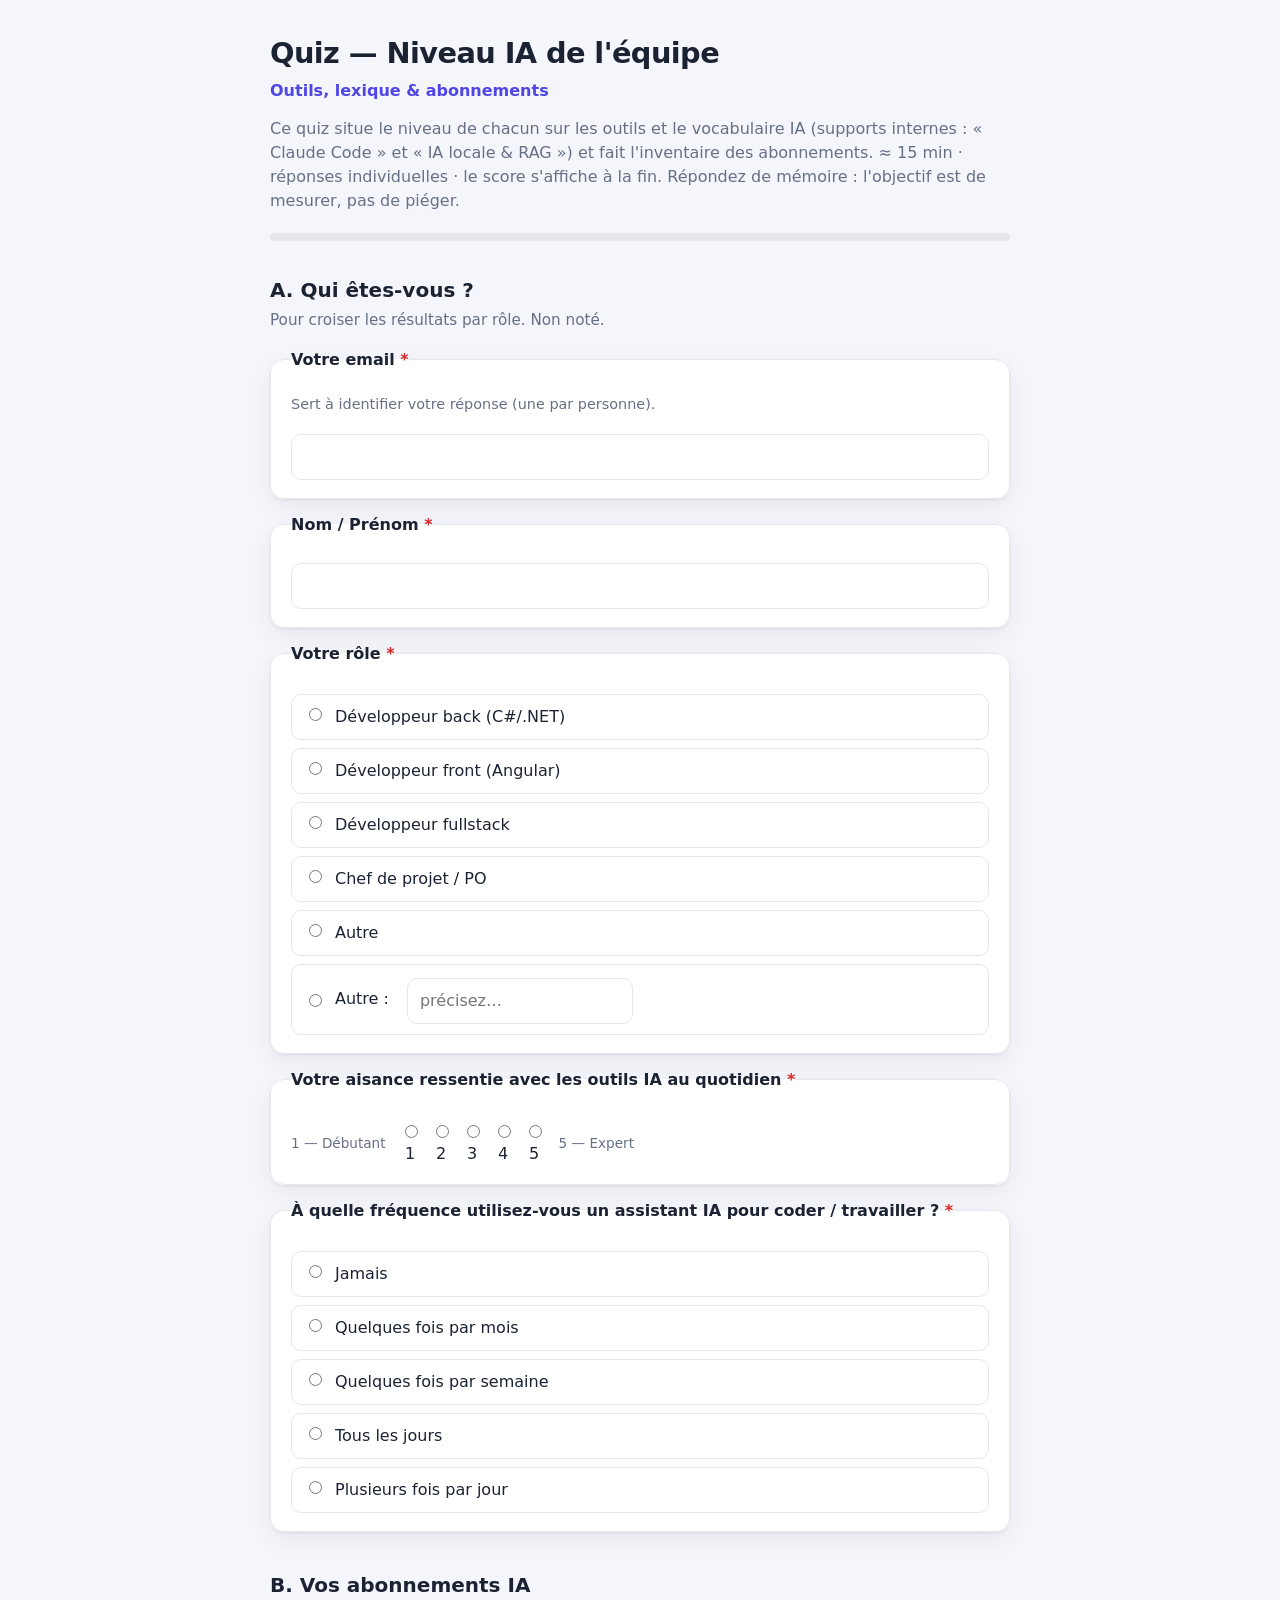
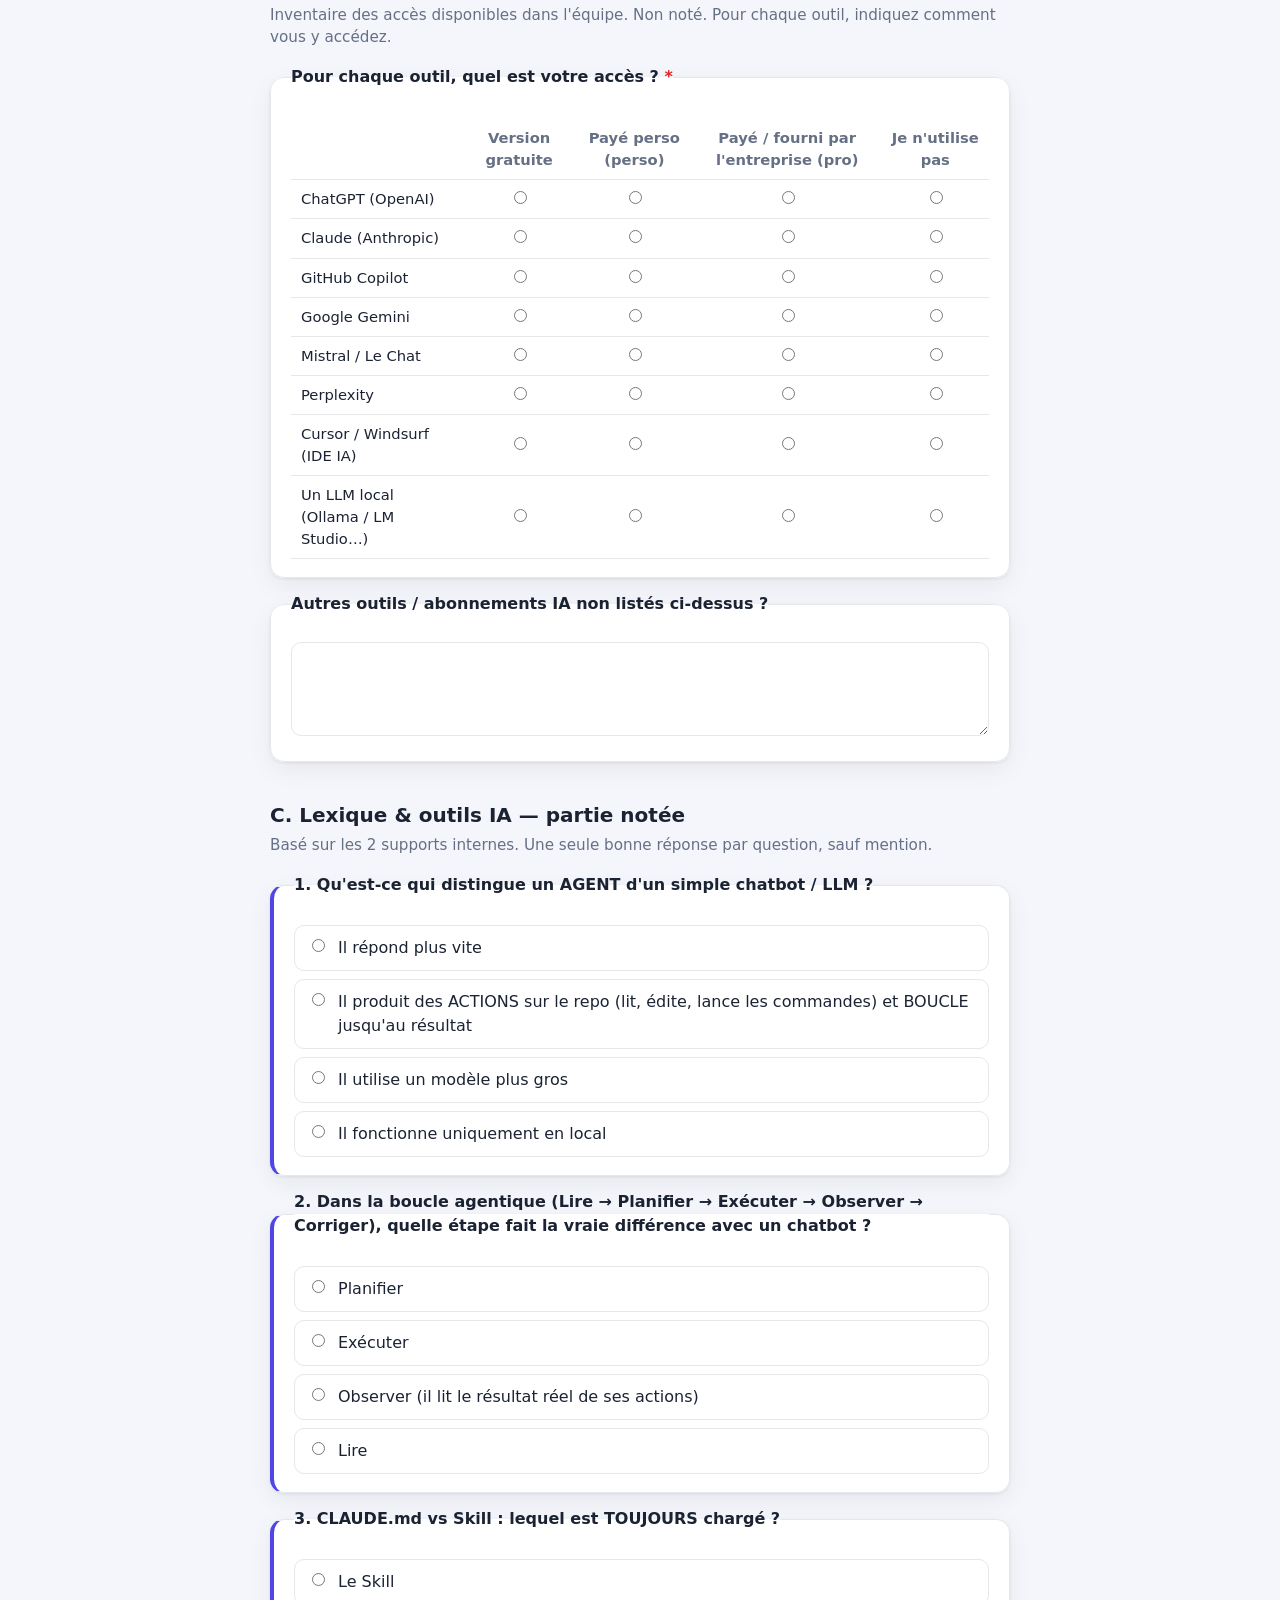
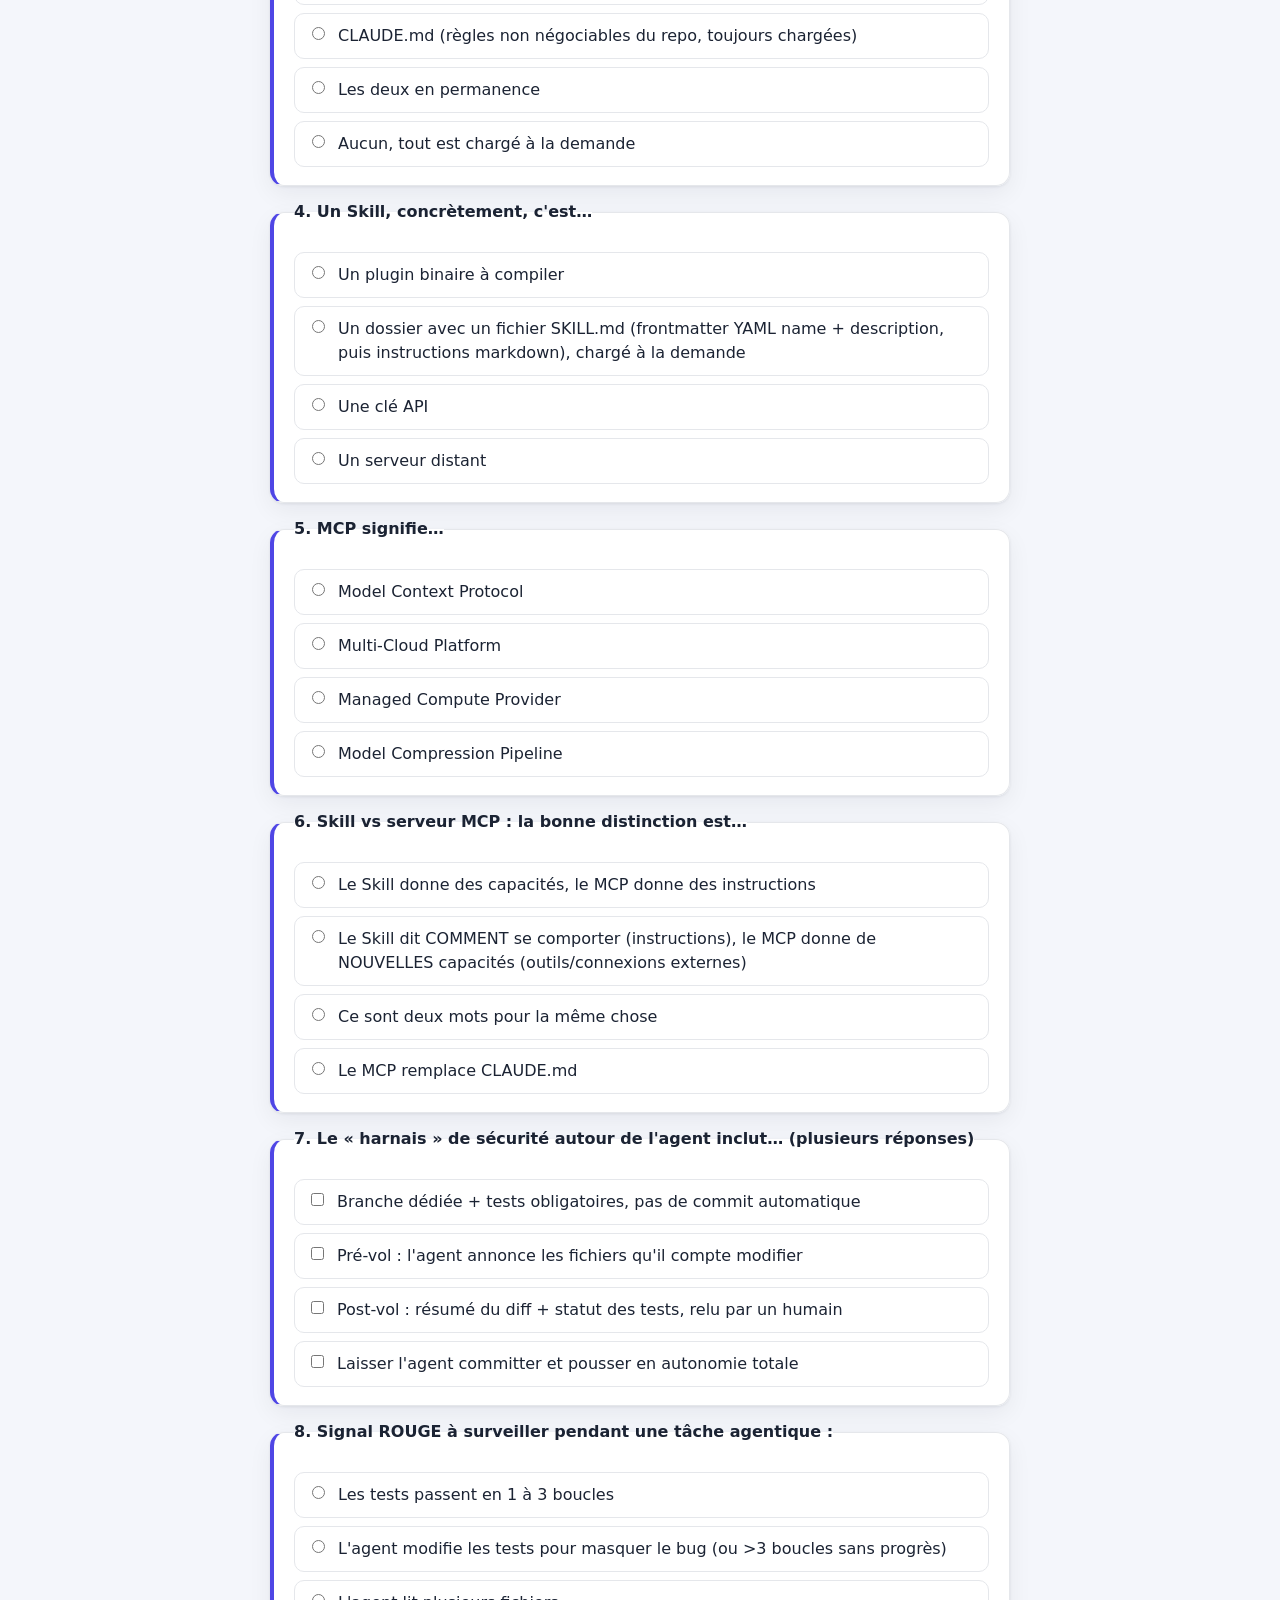
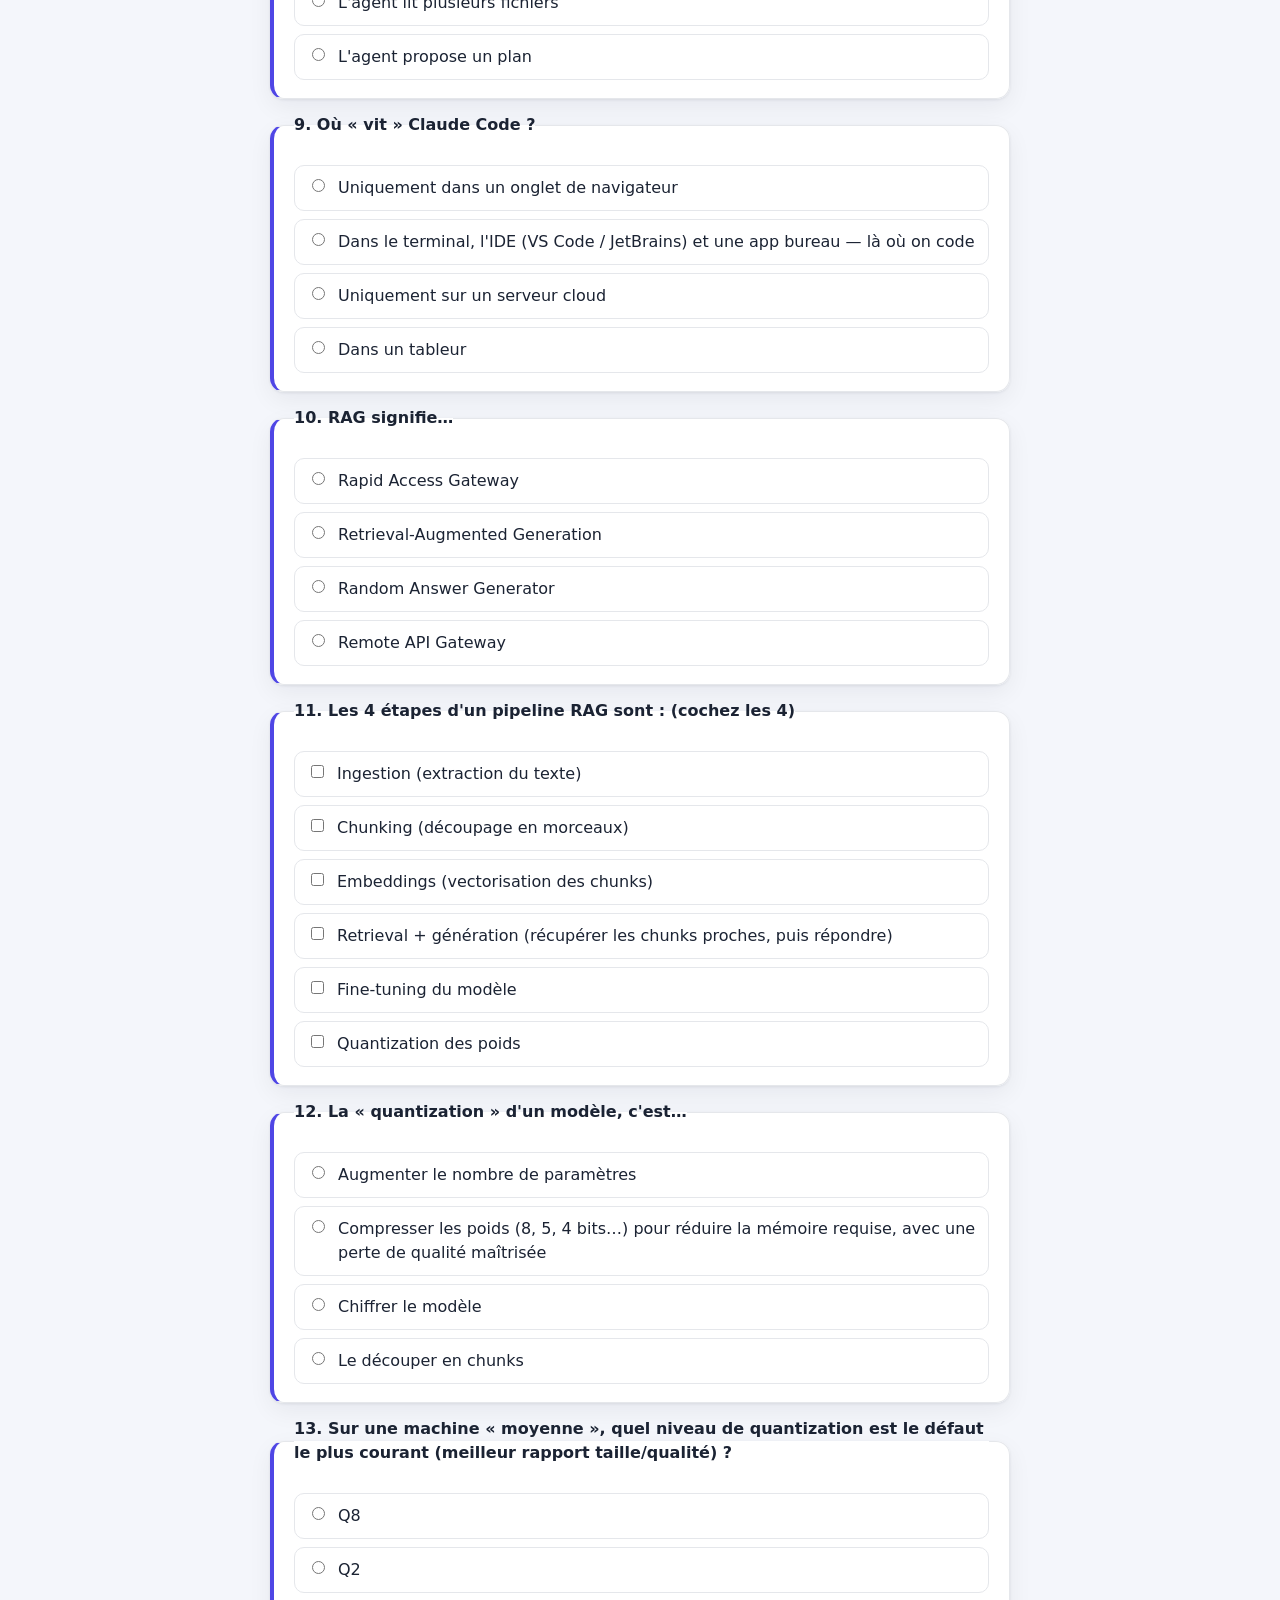
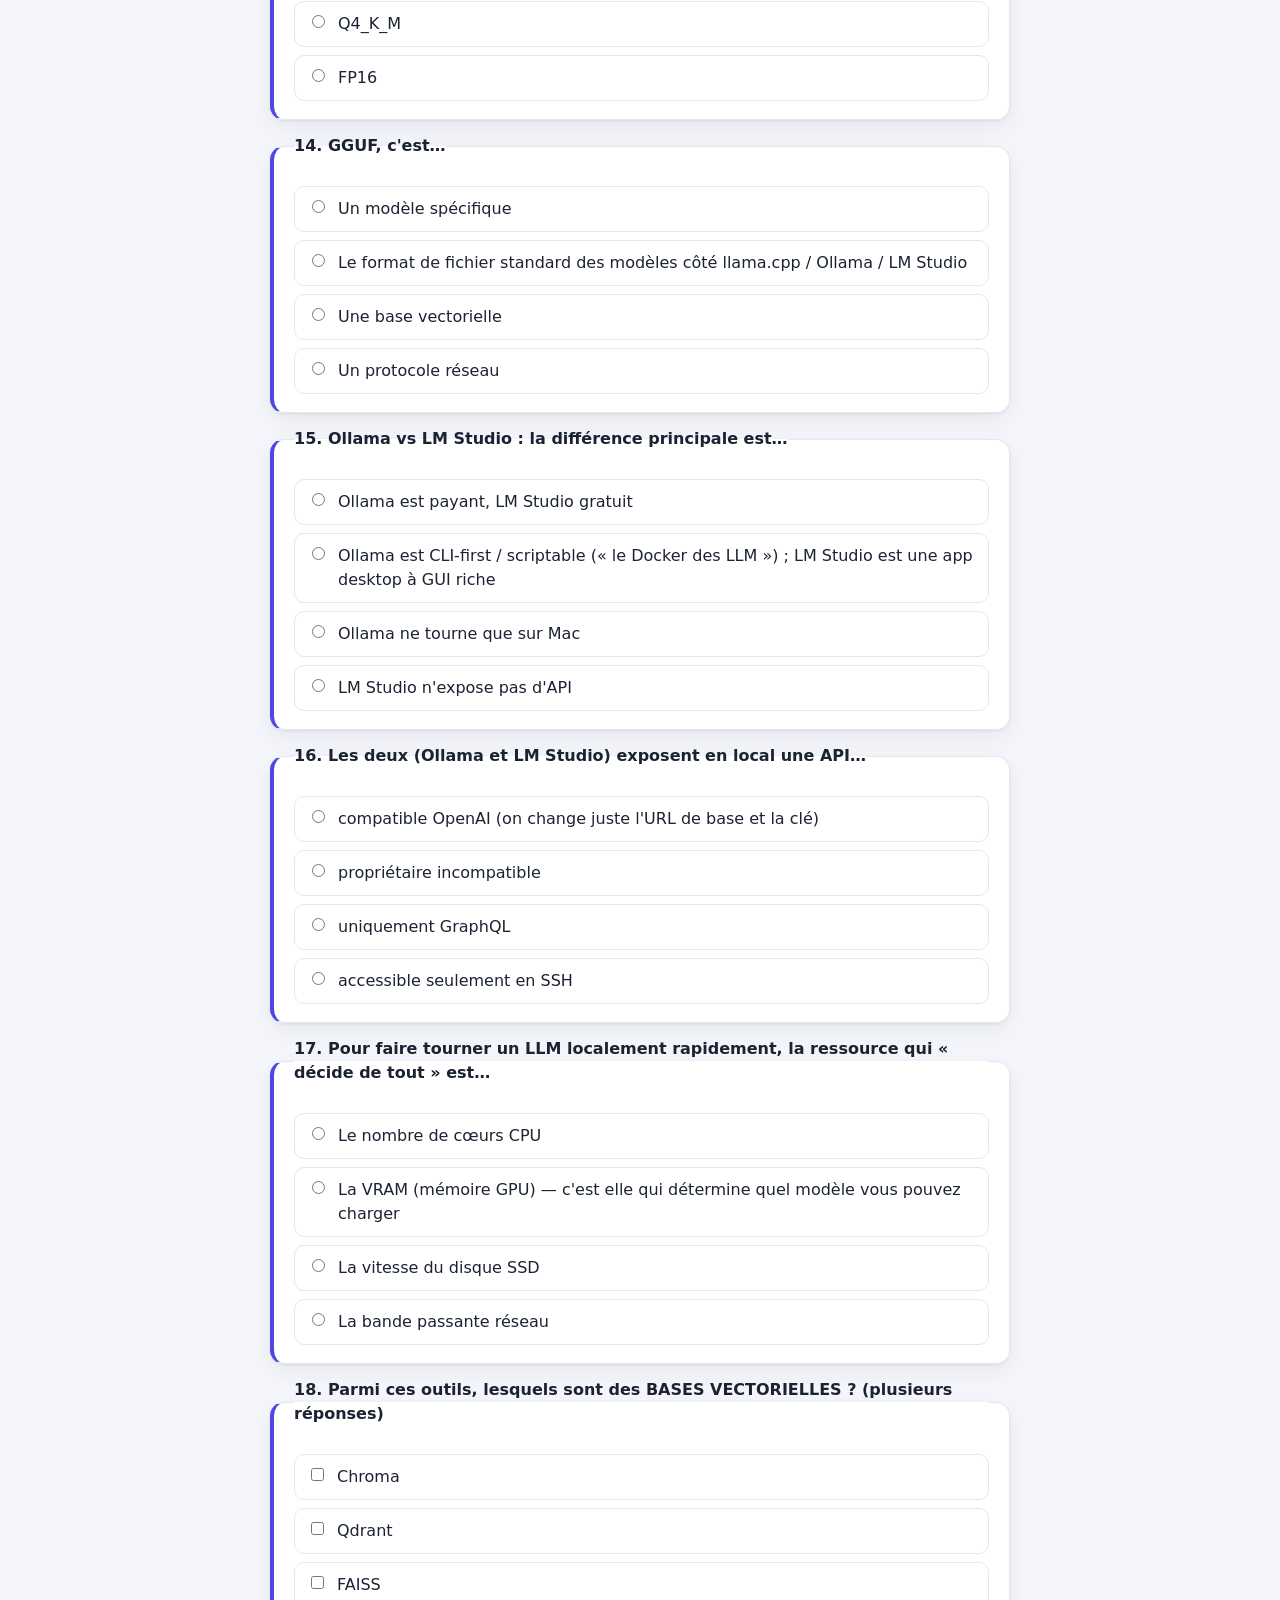
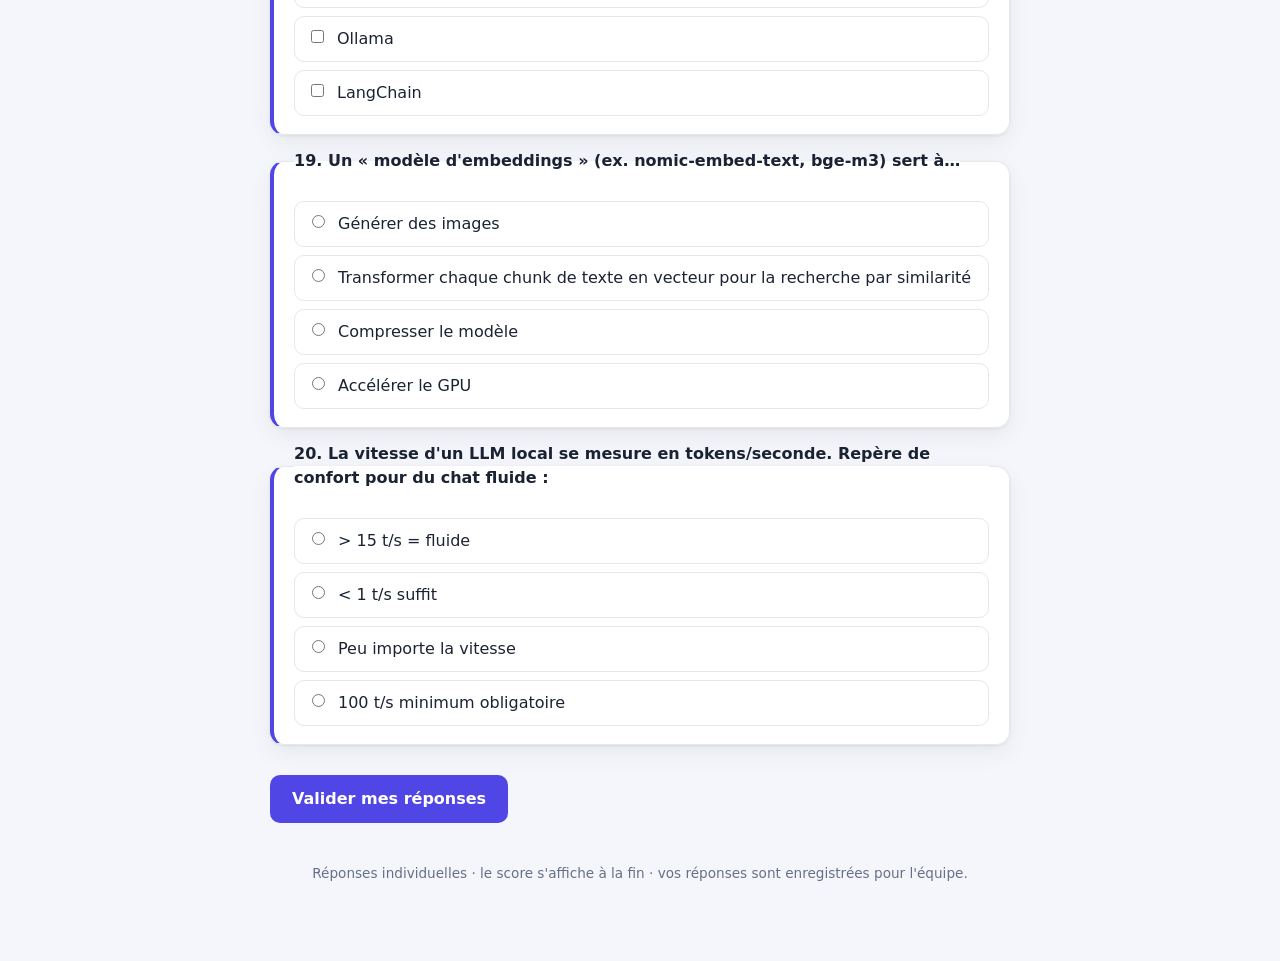
==== index.html @ 0f37ae39 "Site web du quiz « Niveau IA de l'équipe » Version HTML/CSS/JS pur du quiz (remplace le générateur G" ====
<!DOCTYPE html>
<html lang="fr">
<head>
  <meta charset="UTF-8" />
  <meta name="viewport" content="width=device-width, initial-scale=1.0" />
  <title>Quiz — Niveau IA de l'équipe</title>
  <link rel="stylesheet" href="css/styles.css" />
</head>
<body>
  <main class="wrap">
    <header class="hero">
      <h1 id="quiz-titre">Quiz — Niveau IA de l'équipe</h1>
      <p id="quiz-sous-titre" class="sous-titre"></p>
      <p id="quiz-intro" class="intro"></p>
    </header>

    <!-- Barre de progression -->
    <div class="progress" aria-hidden="true"><div class="progress-bar" id="progressBar"></div></div>

    <!-- Le formulaire est généré par js/app.js -->
    <form id="quizForm" novalidate>
      <div id="questions"></div>

      <div id="erreurGlobale" class="erreur-globale" role="alert" hidden></div>

      <div class="actions">
        <button type="submit" id="submitBtn" class="btn-primary">Valider mes réponses</button>
        <span id="submitState" class="submit-state" aria-live="polite"></span>
      </div>
    </form>

    <!-- Écran de résultats (masqué au départ) -->
    <section id="resultats" class="resultats" hidden aria-live="polite">
      <div class="score-card">
        <div class="score-num"><span id="scoreVal">0</span><span class="score-den">/ 20</span></div>
        <div class="score-pct" id="scorePct">0 %</div>
        <p class="score-msg" id="scoreMsg"></p>
      </div>
      <p id="confirmation" class="confirmation"></p>
      <h2>Correction détaillée</h2>
      <div id="correction" class="correction"></div>
      <button type="button" id="restartBtn" class="btn-secondary">Refaire le quiz</button>
    </section>

    <footer class="footer">
      <p>Réponses individuelles · le score s'affiche à la fin · vos réponses sont enregistrées pour l'équipe.</p>
    </footer>
  </main>

  <script src="js/quiz-data.js"></script>
  <script src="js/config.js"></script>
  <script src="js/app.js"></script>
</body>
</html>
---- css/styles.css ----
:root {
  --bg: #f4f6fb;
  --card: #ffffff;
  --ink: #1b2333;
  --muted: #667085;
  --brand: #4f46e5;
  --brand-d: #4338ca;
  --ok: #16a34a;
  --ok-bg: #ecfdf3;
  --ko: #dc2626;
  --ko-bg: #fef2f2;
  --line: #e5e7eb;
  --radius: 14px;
  --shadow: 0 1px 3px rgba(16, 24, 40, .08), 0 8px 24px rgba(16, 24, 40, .06);
}

* { box-sizing: border-box; }

body {
  margin: 0;
  font-family: system-ui, -apple-system, "Segoe UI", Roboto, Helvetica, Arial, sans-serif;
  color: var(--ink);
  background: var(--bg);
  line-height: 1.5;
}

.wrap {
  max-width: 780px;
  margin: 0 auto;
  padding: 32px 20px 64px;
}

/* --- En-tête --- */
.hero { margin-bottom: 20px; }
.hero h1 { font-size: 1.8rem; margin: 0 0 4px; letter-spacing: -.02em; }
.sous-titre { color: var(--brand); font-weight: 600; margin: 0 0 14px; }
.intro { color: var(--muted); margin: 0; }

/* --- Progression --- */
.progress {
  position: sticky; top: 0; z-index: 5;
  height: 8px; background: var(--line);
  border-radius: 999px; overflow: hidden; margin: 18px 0 26px;
}
.progress-bar { height: 100%; width: 0; background: var(--brand); transition: width .25s ease; }

/* --- Blocs & questions --- */
.bloc { margin-bottom: 30px; }
.bloc-titre { font-size: 1.25rem; margin: 0 0 4px; padding-top: 8px; }
.bloc-aide { color: var(--muted); margin: 0 0 16px; font-size: .95rem; }

.q {
  background: var(--card);
  border: 1px solid var(--line);
  border-radius: var(--radius);
  box-shadow: var(--shadow);
  padding: 18px 20px;
  margin: 0 0 14px;
}
.q-note { border-left: 4px solid var(--brand); }
.q-invalide { border-color: var(--ko); box-shadow: 0 0 0 3px rgba(220, 38, 38, .12); }
.q-titre { font-weight: 600; padding: 0; }
.q-aide { color: var(--muted); font-size: .9rem; margin: 4px 0 10px; }
.req { color: var(--ko); }
.q-erreur { color: var(--ko); font-size: .88rem; margin: 8px 0 0; }

/* --- Champs texte --- */
.in {
  width: 100%; padding: 10px 12px; font: inherit;
  border: 1px solid var(--line); border-radius: 10px; background: #fff;
  margin-top: 8px;
}
.in:focus { outline: none; border-color: var(--brand); box-shadow: 0 0 0 3px rgba(79, 70, 229, .15); }
.in-autre { width: auto; flex: 1; margin: 0 0 0 8px; }

/* --- Choix (radio / checkbox) --- */
.choices { display: flex; flex-direction: column; gap: 8px; margin-top: 10px; }
.choice {
  display: flex; align-items: flex-start; gap: 10px;
  padding: 10px 12px; border: 1px solid var(--line); border-radius: 10px;
  cursor: pointer; transition: border-color .12s, background .12s;
}
.choice:hover { border-color: #c7cbff; background: #fafaff; }
.choice input { margin-top: 3px; accent-color: var(--brand); flex: none; }
.choice:has(input:checked) { border-color: var(--brand); background: #f5f5ff; }
.choice-autre { align-items: center; }

/* --- Échelle --- */
.scale { display: flex; align-items: center; gap: 14px; margin-top: 12px; flex-wrap: wrap; }
.scale-lbl { color: var(--muted); font-size: .85rem; }
.scale-opts { display: flex; gap: 10px; }
.scale-opt { display: flex; flex-direction: column; align-items: center; gap: 4px; cursor: pointer; }
.scale-opt input { accent-color: var(--brand); }

/* --- Grille (tableau) --- */
.grid-wrap { overflow-x: auto; margin-top: 12px; }
.grid { border-collapse: collapse; width: 100%; min-width: 520px; font-size: .92rem; }
.grid th, .grid td { padding: 8px 10px; text-align: center; border-bottom: 1px solid var(--line); }
.grid thead th { color: var(--muted); font-weight: 600; vertical-align: bottom; }
.grid th[scope="row"] { text-align: left; font-weight: 500; }
.grid td input { accent-color: var(--brand); }
.grid tbody tr:hover { background: #fafaff; }

/* --- Actions --- */
.actions { display: flex; align-items: center; gap: 14px; margin-top: 24px; }
.btn-primary, .btn-secondary {
  font: inherit; font-weight: 600; cursor: pointer;
  padding: 12px 22px; border-radius: 10px; border: none;
}
.btn-primary { background: var(--brand); color: #fff; }
.btn-primary:hover { background: var(--brand-d); }
.btn-primary:disabled { opacity: .6; cursor: default; }
.btn-secondary { background: #fff; color: var(--brand); border: 1px solid var(--brand); margin-top: 22px; }
.btn-secondary:hover { background: #f5f5ff; }
.submit-state { color: var(--muted); font-size: .9rem; }

.erreur-globale {
  margin-top: 18px; padding: 12px 14px; border-radius: 10px;
  background: var(--ko-bg); color: var(--ko); border: 1px solid #fecaca;
}

/* --- Résultats --- */
.resultats { margin-top: 10px; }
.score-card {
  background: var(--card); border: 1px solid var(--line); border-radius: var(--radius);
  box-shadow: var(--shadow); padding: 26px; text-align: center; margin-bottom: 20px;
}
.score-num { font-size: 3rem; font-weight: 800; color: var(--brand); line-height: 1; }
.score-den { font-size: 1.3rem; color: var(--muted); font-weight: 600; margin-left: 6px; }
.score-pct { font-size: 1.1rem; color: var(--muted); margin-top: 6px; }
.score-msg { margin: 12px 0 0; font-weight: 600; }
.confirmation { color: var(--muted); margin: 0 0 24px; }

.correction { display: flex; flex-direction: column; gap: 10px; margin-bottom: 24px; }
.corr-item { border: 1px solid var(--line); border-radius: 12px; padding: 14px 16px; }
.corr-ok { background: var(--ok-bg); border-color: #bbf7d0; }
.corr-ko { background: var(--ko-bg); border-color: #fecaca; }
.corr-head { font-weight: 600; margin-bottom: 6px; }
.corr-body { font-size: .92rem; color: #374151; display: flex; flex-direction: column; gap: 3px; }
.corr-lbl { color: var(--muted); font-weight: 600; }
.corr-fb { margin-top: 4px; font-style: italic; color: #475467; }

.footer { margin-top: 40px; color: var(--muted); font-size: .85rem; text-align: center; }

@media (max-width: 520px) {
  .hero h1 { font-size: 1.45rem; }
  .actions { flex-direction: column; align-items: stretch; }
  .btn-primary { width: 100%; }
}
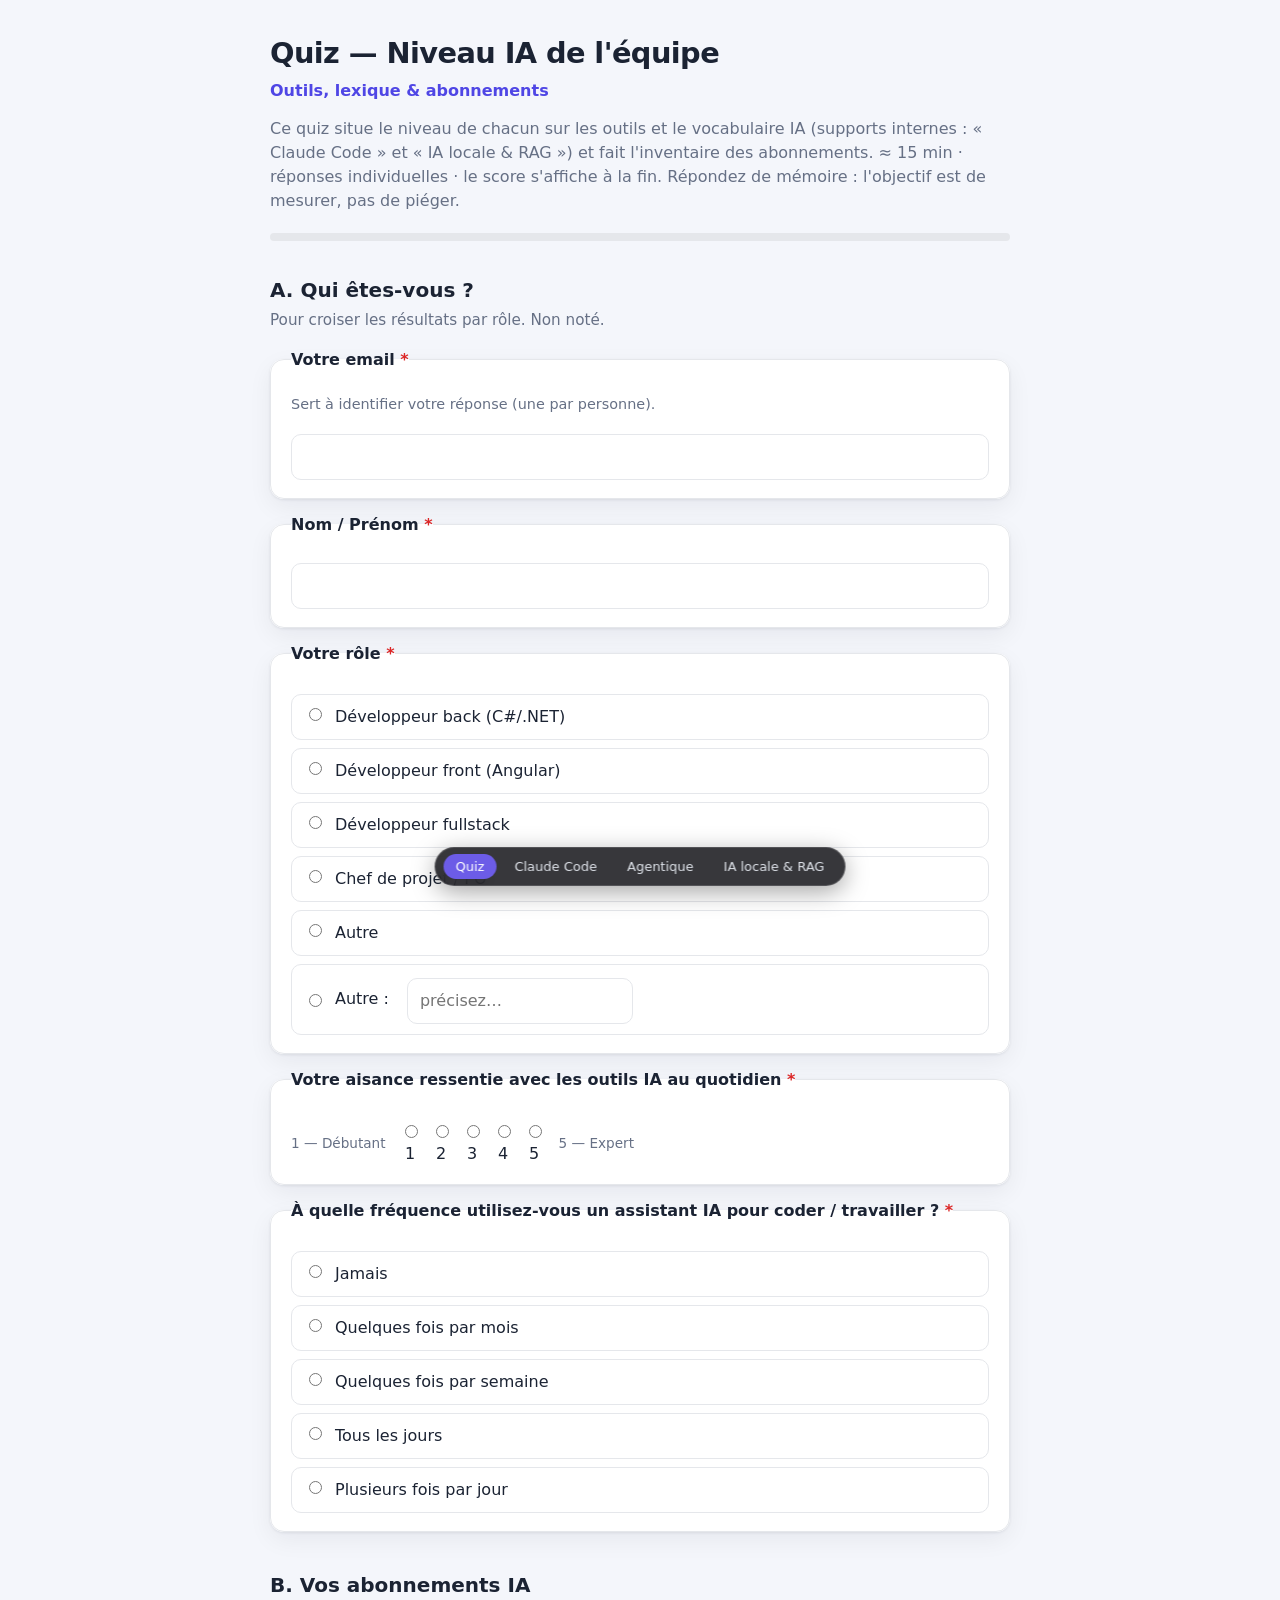
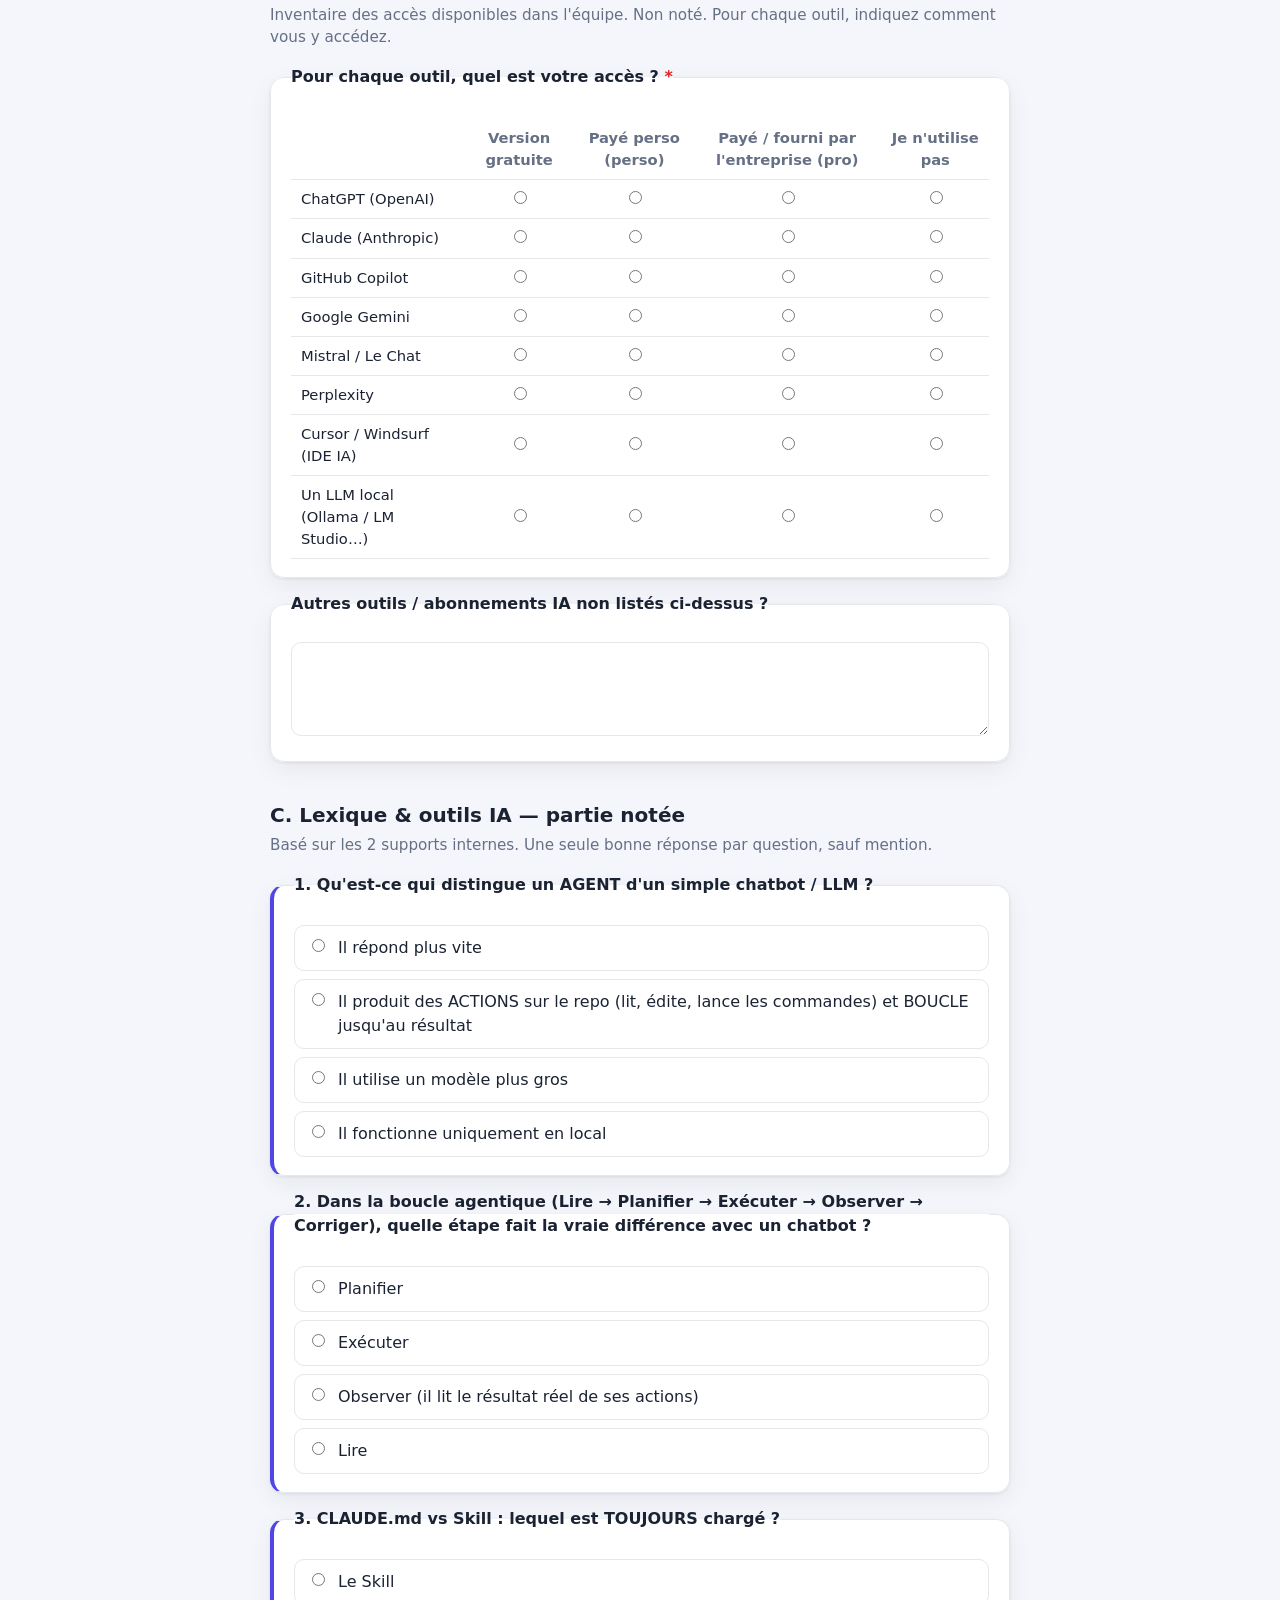
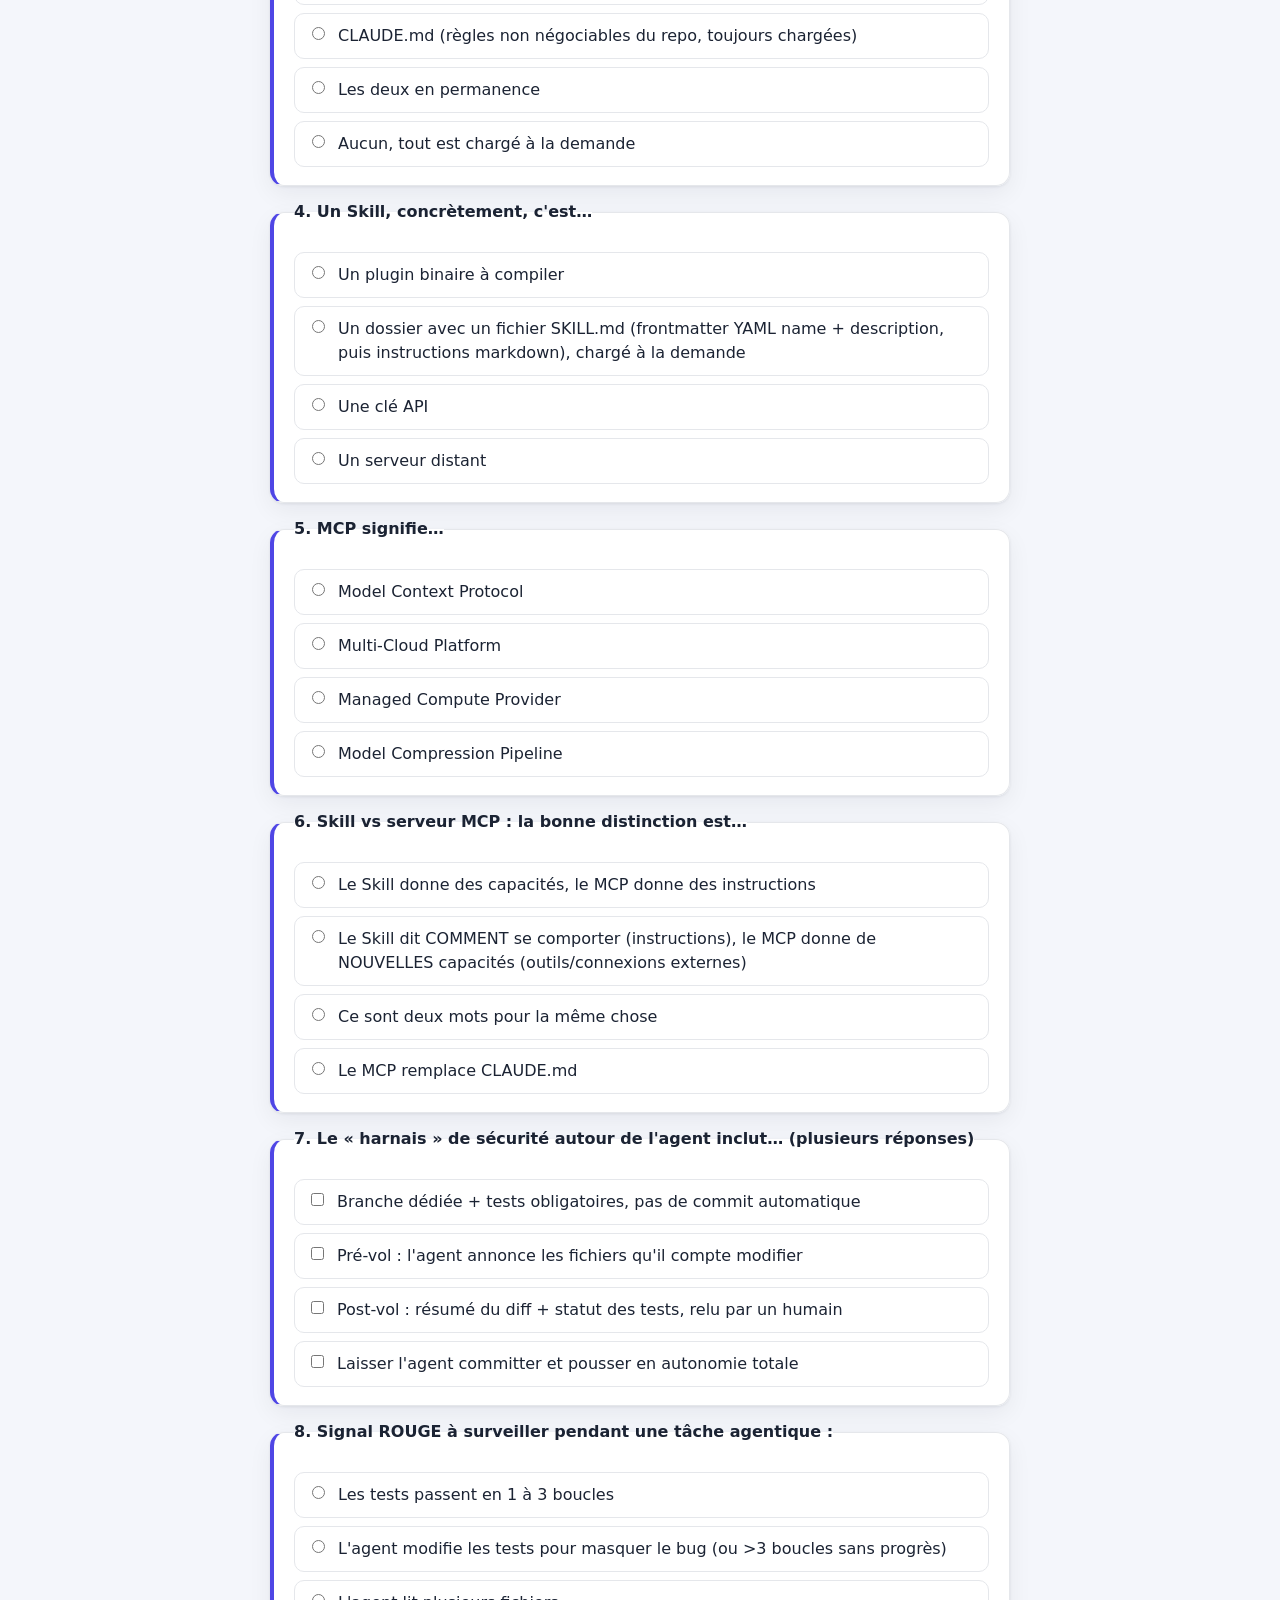
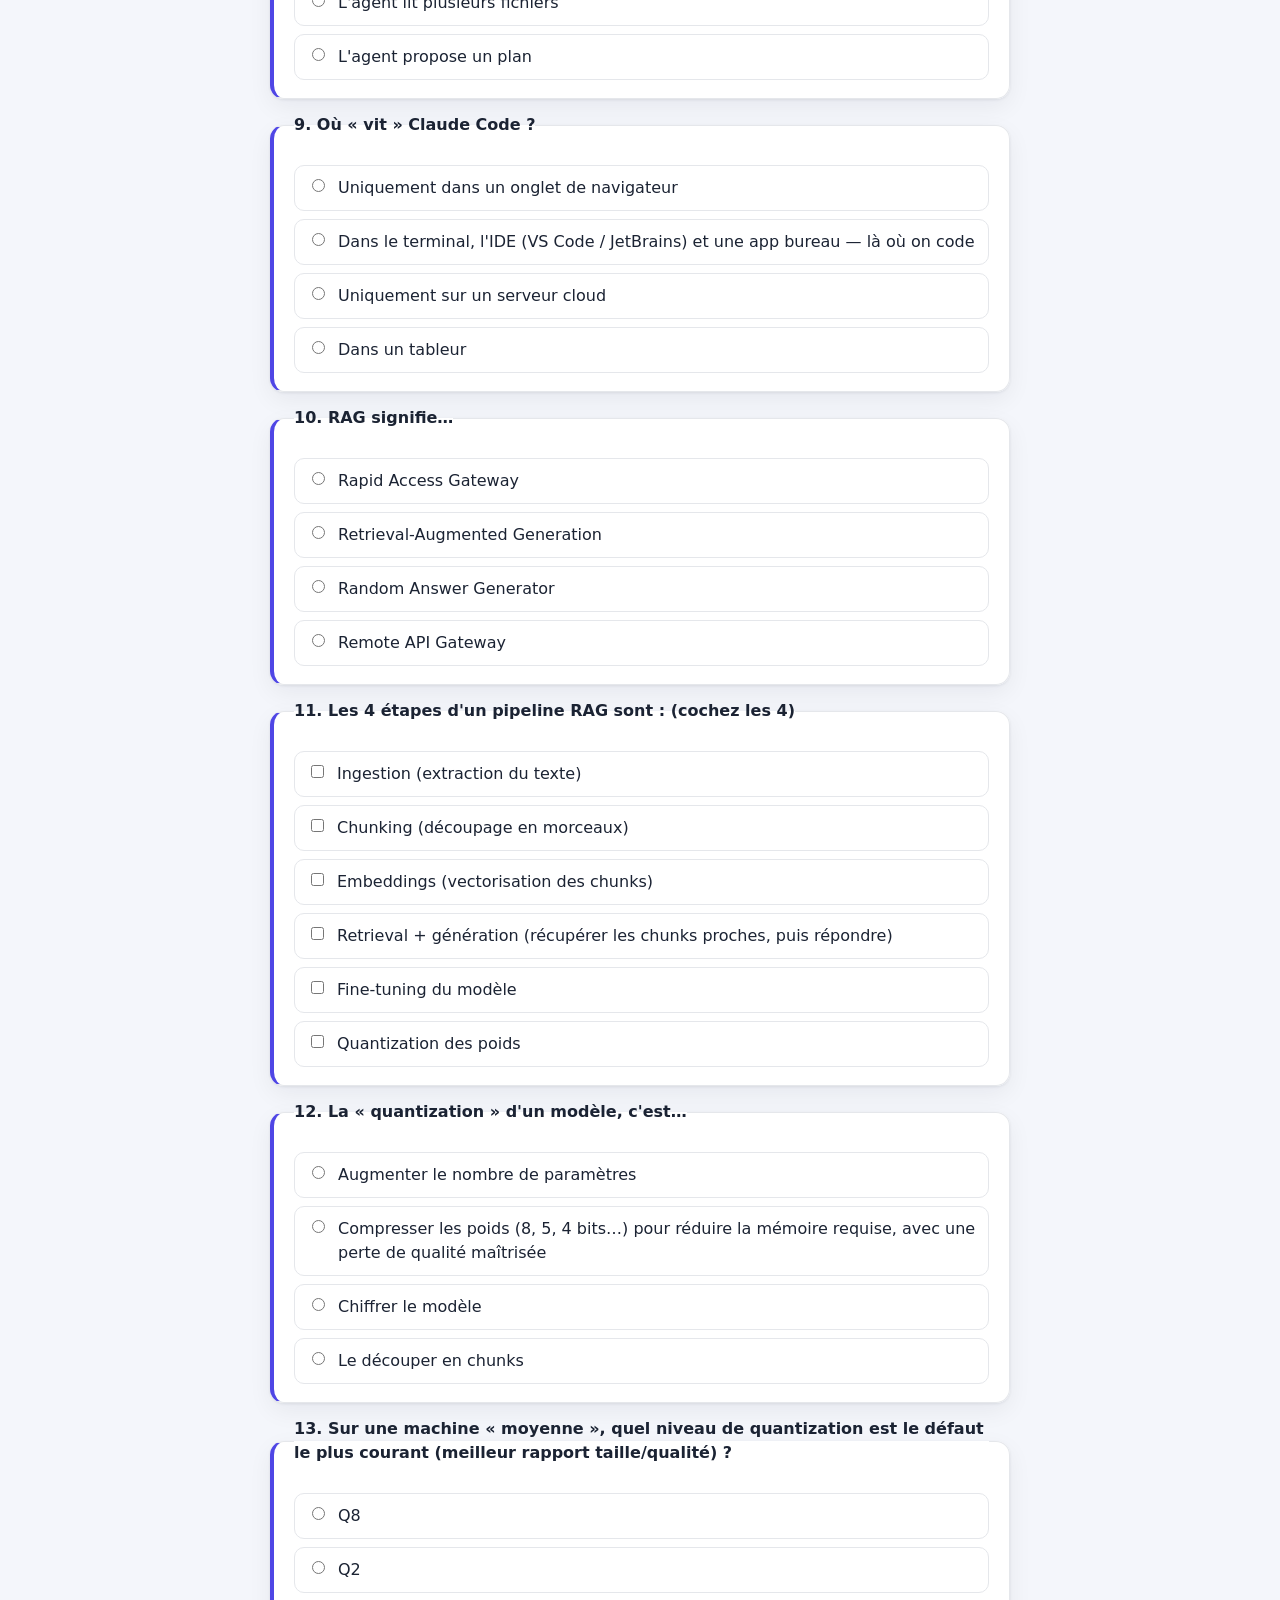
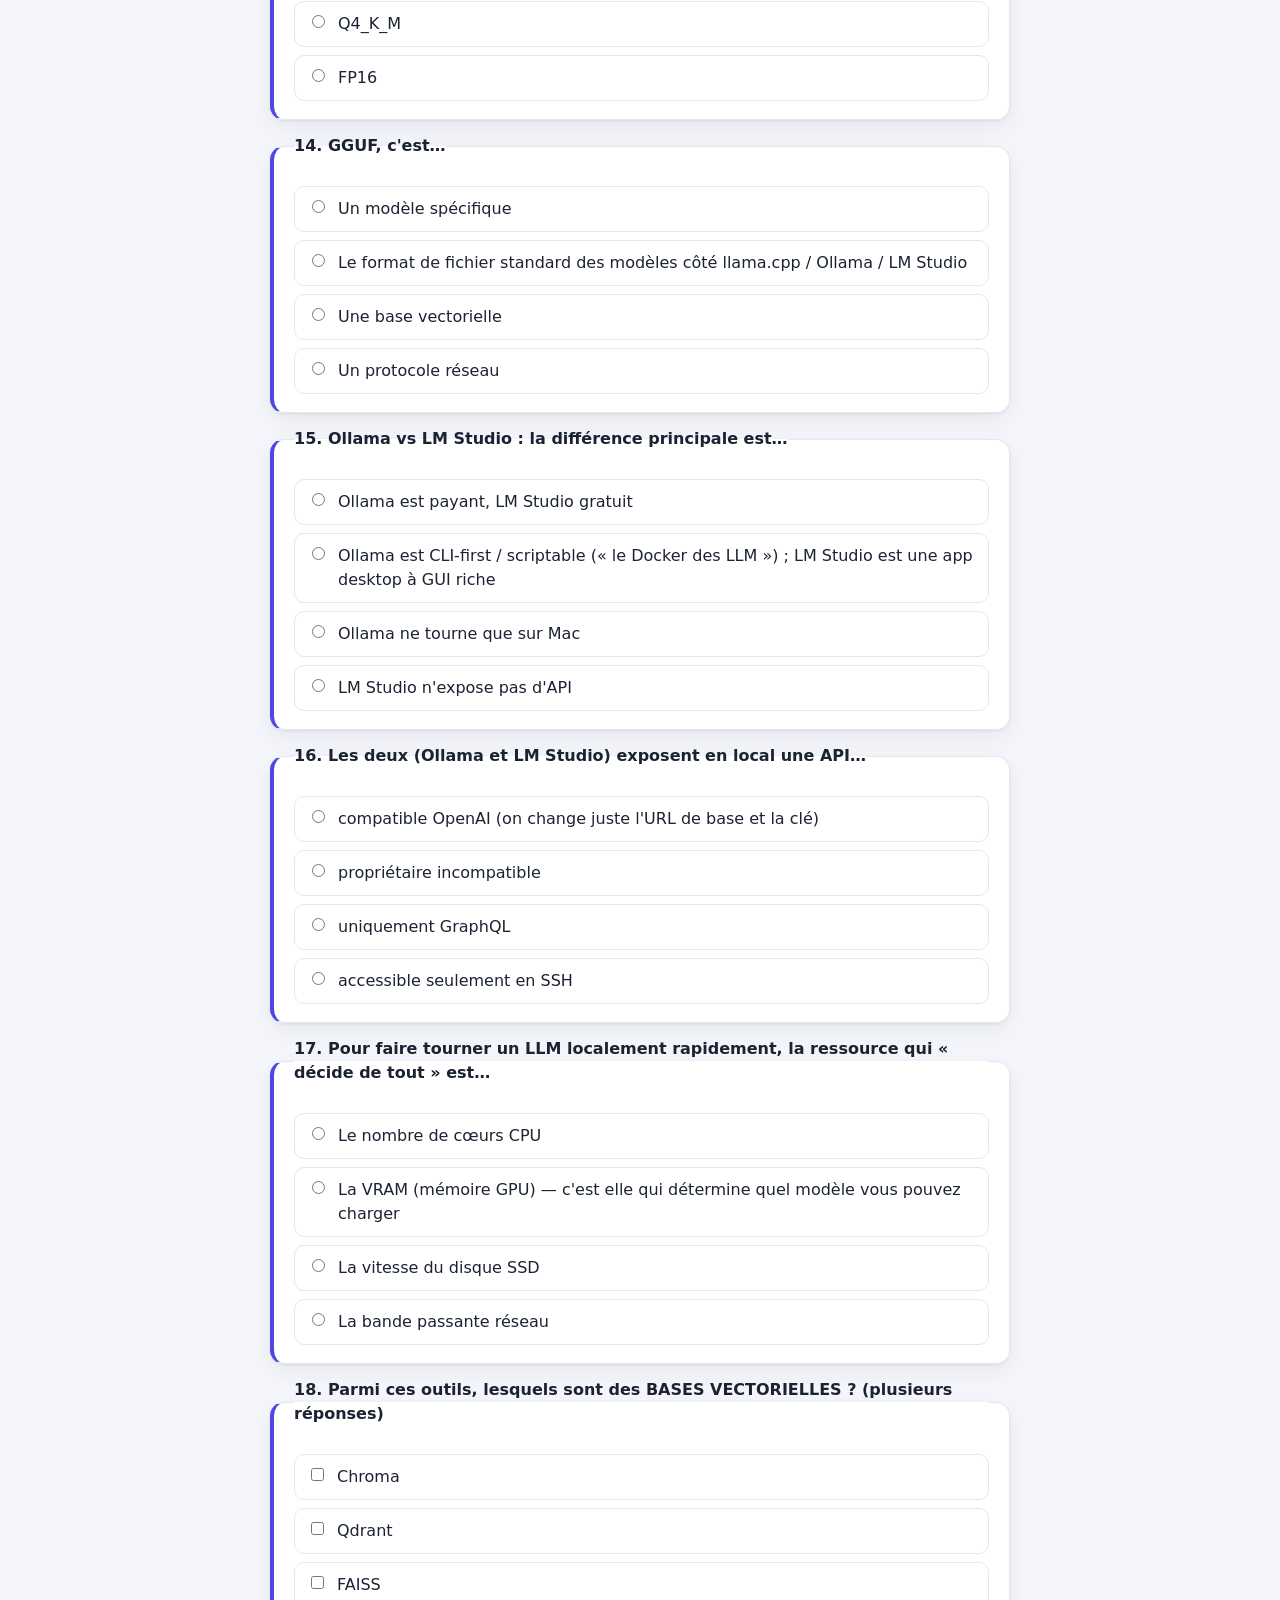
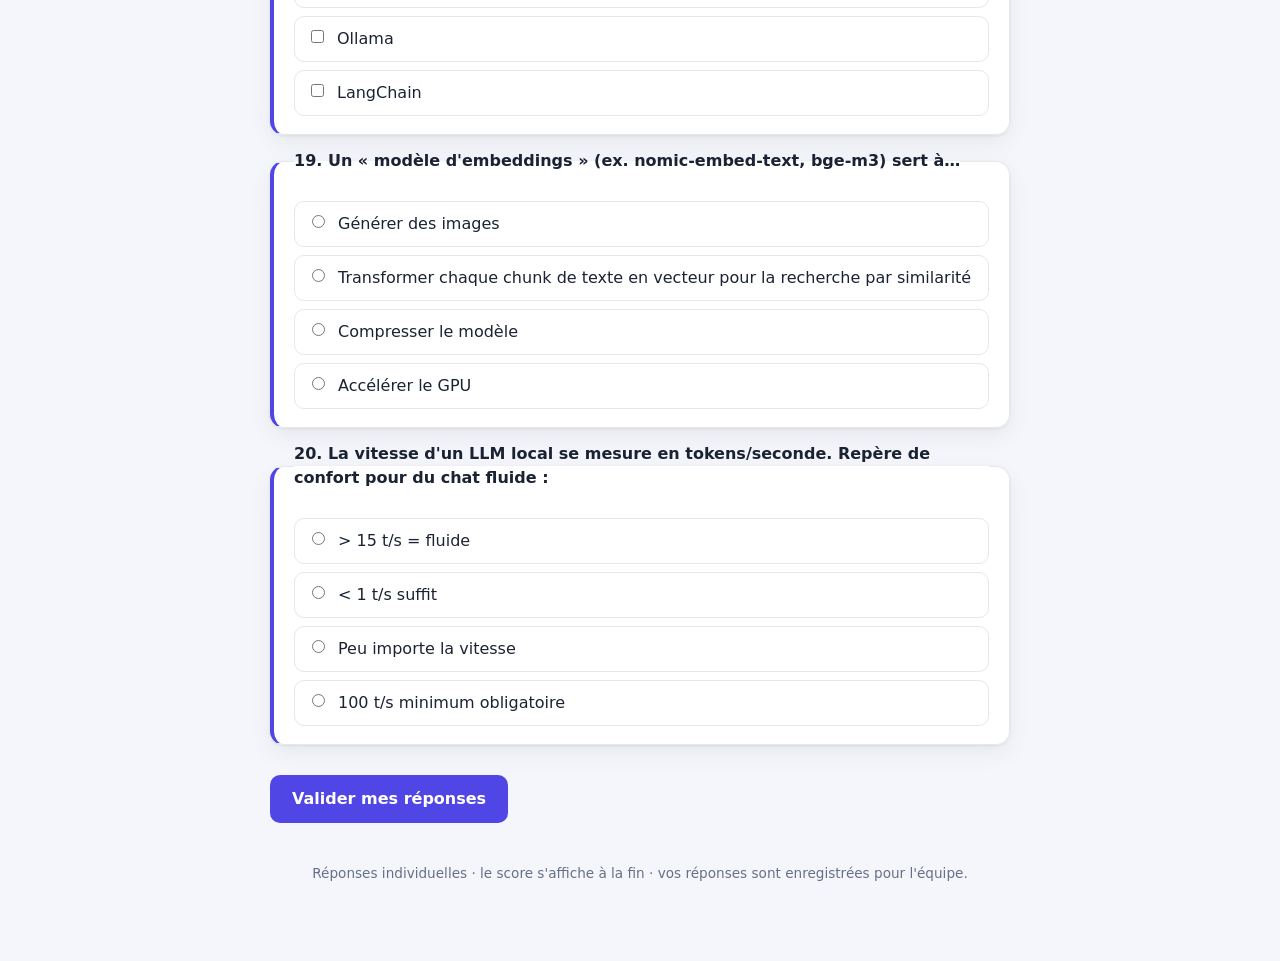
==== commit 357c4c64: "Publie les 3 pages support et ajoute un nav entre les pages Retire claude-code-presentation.html et " ====
--- a/index.html
+++ b/index.html
@@ -7,6 +7,19 @@
   <link rel="stylesheet" href="css/styles.css" />
 </head>
 <body>
+  <nav class="xnav" aria-label="Navigation entre les pages">
+    <a href="index.html" aria-current="page">Quiz</a>
+    <a href="claude-code-presentation.html">Claude Code</a>
+    <a href="agentique.html">Agentique</a>
+    <a href="ia-locale-rag.html">IA locale &amp; RAG</a>
+  </nav>
+  <style>
+  .xnav{position:fixed;bottom:14px;left:50%;transform:translateX(-50%);z-index:99999;display:flex;gap:6px;padding:6px 8px;background:rgba(20,20,25,.85);backdrop-filter:blur(8px);border:1px solid rgba(255,255,255,.15);border-radius:999px;font:500 13px/1 system-ui,-apple-system,Segoe UI,Roboto,sans-serif;box-shadow:0 6px 24px rgba(0,0,0,.35)}
+  .xnav a{color:#dfe3ea;text-decoration:none;padding:6px 12px;border-radius:999px;white-space:nowrap}
+  .xnav a:hover{background:rgba(255,255,255,.12);color:#fff}
+  .xnav a[aria-current="page"]{background:#6c5ce7;color:#fff}
+  @media(max-width:560px){.xnav{font-size:12px;flex-wrap:wrap;justify-content:center;bottom:8px;max-width:94vw}}
+  </style>
   <main class="wrap">
     <header class="hero">
       <h1 id="quiz-titre">Quiz — Niveau IA de l'équipe</h1>
--- a/css/styles.css
+++ b/css/styles.css
@@ -147,3 +147,73 @@
   .actions { flex-direction: column; align-items: stretch; }
   .btn-primary { width: 100%; }
 }
+
+/* ==========================================================================
+   TABLEAU DE BORD (resultats.html)
+   ========================================================================== */
+.wrap-dash { max-width: 940px; }
+.back-link { color: var(--brand); text-decoration: none; font-weight: 600; font-size: .9rem; }
+.back-link:hover { text-decoration: underline; }
+
+.dash-info {
+  background: var(--card); border: 1px solid var(--line); border-radius: var(--radius);
+  box-shadow: var(--shadow); padding: 22px; text-align: center; color: var(--muted);
+}
+.dash-erreur { background: var(--ko-bg); border-color: #fecaca; color: var(--ko); }
+
+.dash-bloc { margin-top: 30px; }
+.dash-bloc > h2 { font-size: 1.3rem; margin: 0 0 14px; }
+
+/* KPIs */
+.kpis { display: grid; grid-template-columns: repeat(4, 1fr); gap: 14px; margin-top: 10px; }
+.kpi {
+  background: var(--card); border: 1px solid var(--line); border-radius: var(--radius);
+  box-shadow: var(--shadow); padding: 18px; text-align: center;
+}
+.kpi-val { font-size: 1.9rem; font-weight: 800; color: var(--brand); line-height: 1.1; }
+.kpi-lbl { color: var(--muted); font-size: .85rem; margin-top: 4px; }
+.kpi-sub { color: var(--ok); font-size: .8rem; font-weight: 600; margin-top: 2px; }
+
+/* Cartes */
+.card {
+  background: var(--card); border: 1px solid var(--line); border-radius: var(--radius);
+  box-shadow: var(--shadow); padding: 20px; margin-bottom: 16px;
+}
+.card h3 { margin: 0 0 4px; font-size: 1.02rem; }
+.card-aide { color: var(--muted); font-size: .88rem; margin: 0 0 14px; }
+.grid-cards { display: grid; grid-template-columns: repeat(auto-fit, minmax(260px, 1fr)); gap: 16px; }
+.grid-cards .card { margin-bottom: 0; }
+
+/* Barres horizontales */
+.bars { display: flex; flex-direction: column; gap: 9px; margin-top: 12px; }
+.bar-row { display: grid; grid-template-columns: minmax(90px, 240px) 1fr auto; align-items: center; gap: 10px; }
+.bars-q .bar-row { grid-template-columns: minmax(140px, 360px) 1fr auto; }
+.bar-label {
+  font-size: .86rem; color: #374151;
+  overflow: hidden; text-overflow: ellipsis; white-space: nowrap;
+}
+.bars-q .bar-label { white-space: normal; line-height: 1.25; }
+.bar-track { background: #eef0f6; border-radius: 999px; height: 16px; overflow: hidden; }
+.bar-fill { height: 100%; border-radius: 999px; transition: width .5s ease; min-width: 2px; }
+.bar-val { font-size: .82rem; font-weight: 700; color: var(--ink); min-width: 34px; text-align: right; }
+
+/* Tableau usage IA */
+.usage-wrap { overflow-x: auto; }
+.usage { border-collapse: collapse; width: 100%; min-width: 560px; font-size: .9rem; }
+.usage th, .usage td { padding: 9px 10px; text-align: center; border-bottom: 1px solid var(--line); }
+.usage thead th { color: var(--muted); font-weight: 600; font-size: .82rem; }
+.usage th[scope="row"] { text-align: left; font-weight: 500; white-space: nowrap; }
+.usage .u-zero { color: #cbd0da; }
+.usage .u-has { font-weight: 700; border-radius: 6px; }
+.usage .u-lvl-pro   { background: #dcfce7; color: #15803d; }
+.usage .u-lvl-perso { background: #e0e7ff; color: #4338ca; }
+.usage .u-lvl-free  { background: #f1f5f9; color: #475569; }
+.usage .u-lvl-none  { color: #cbd0da; }
+
+.dash-footer { display: flex; align-items: center; gap: 14px; margin-top: 24px; }
+.dash-footer .btn-secondary { margin-top: 0; }
+
+@media (max-width: 640px) {
+  .kpis { grid-template-columns: repeat(2, 1fr); }
+  .bar-row { grid-template-columns: minmax(80px, 130px) 1fr auto; }
+}
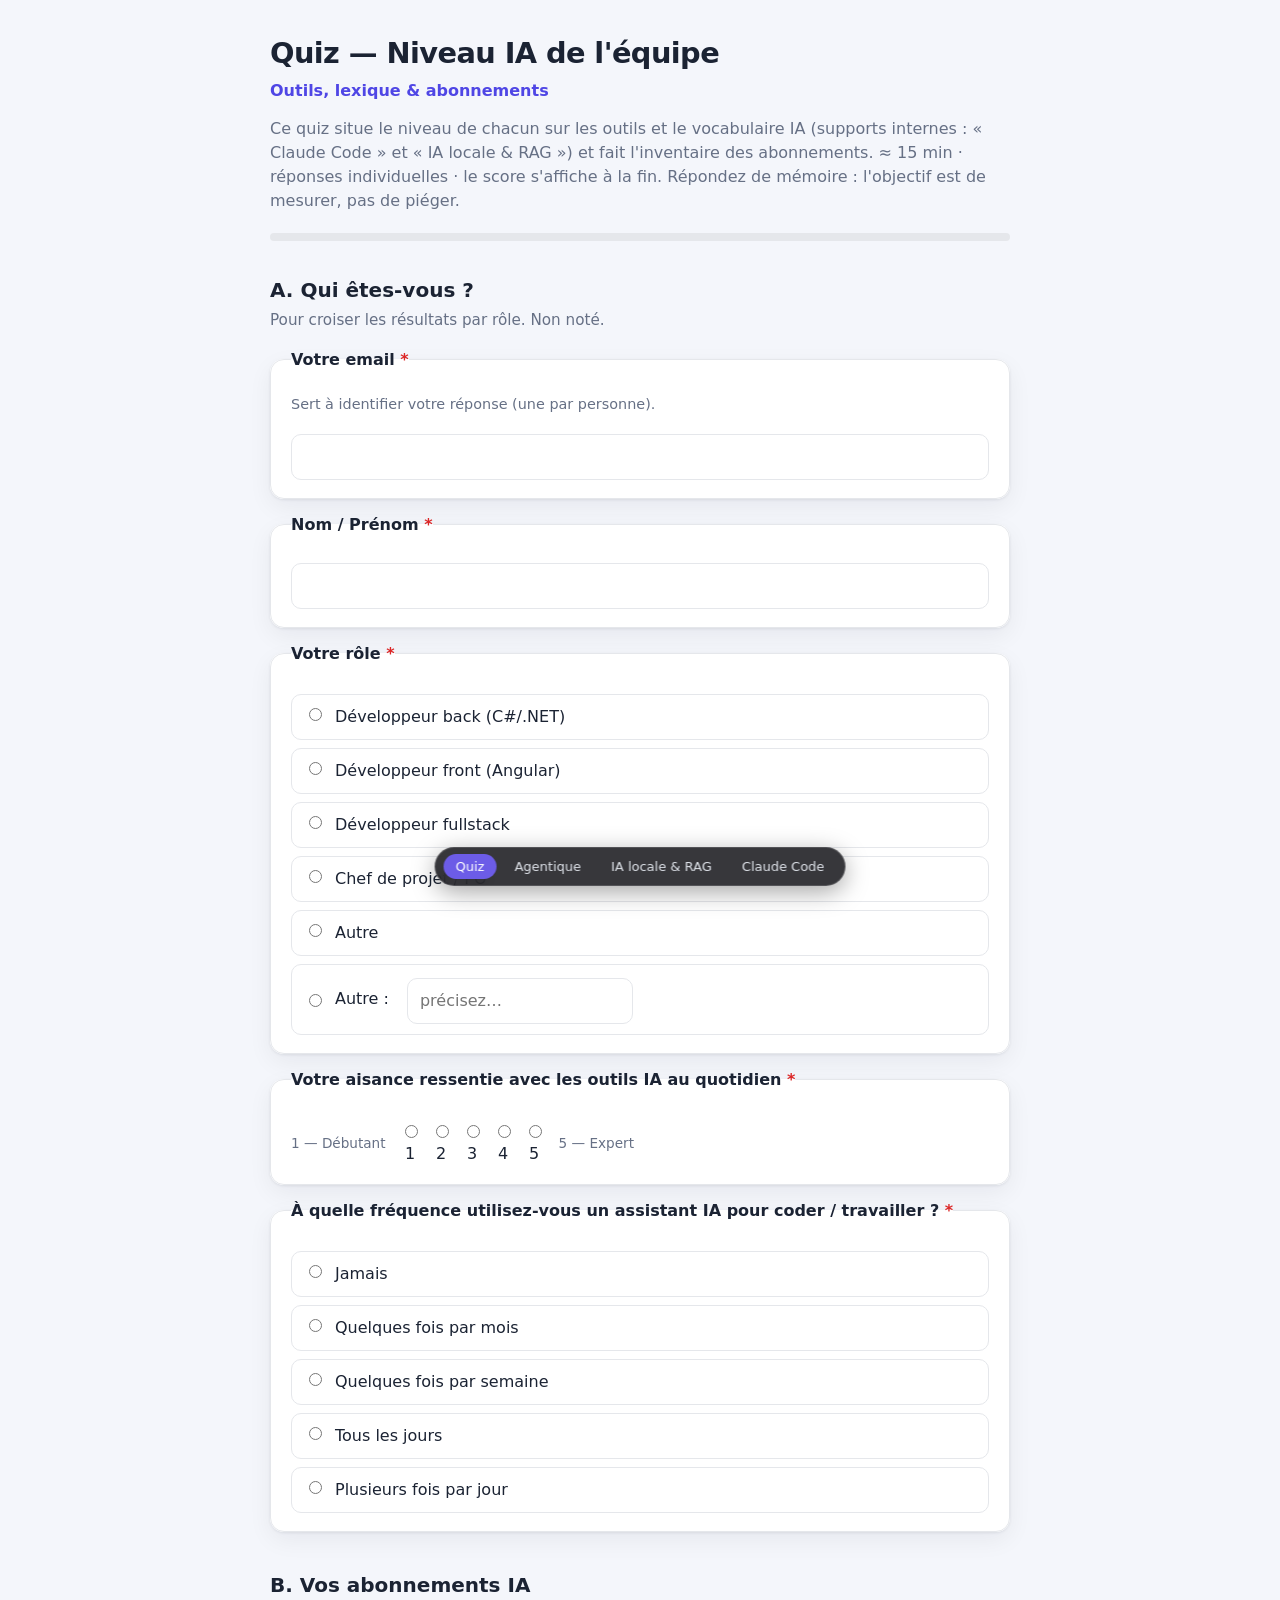
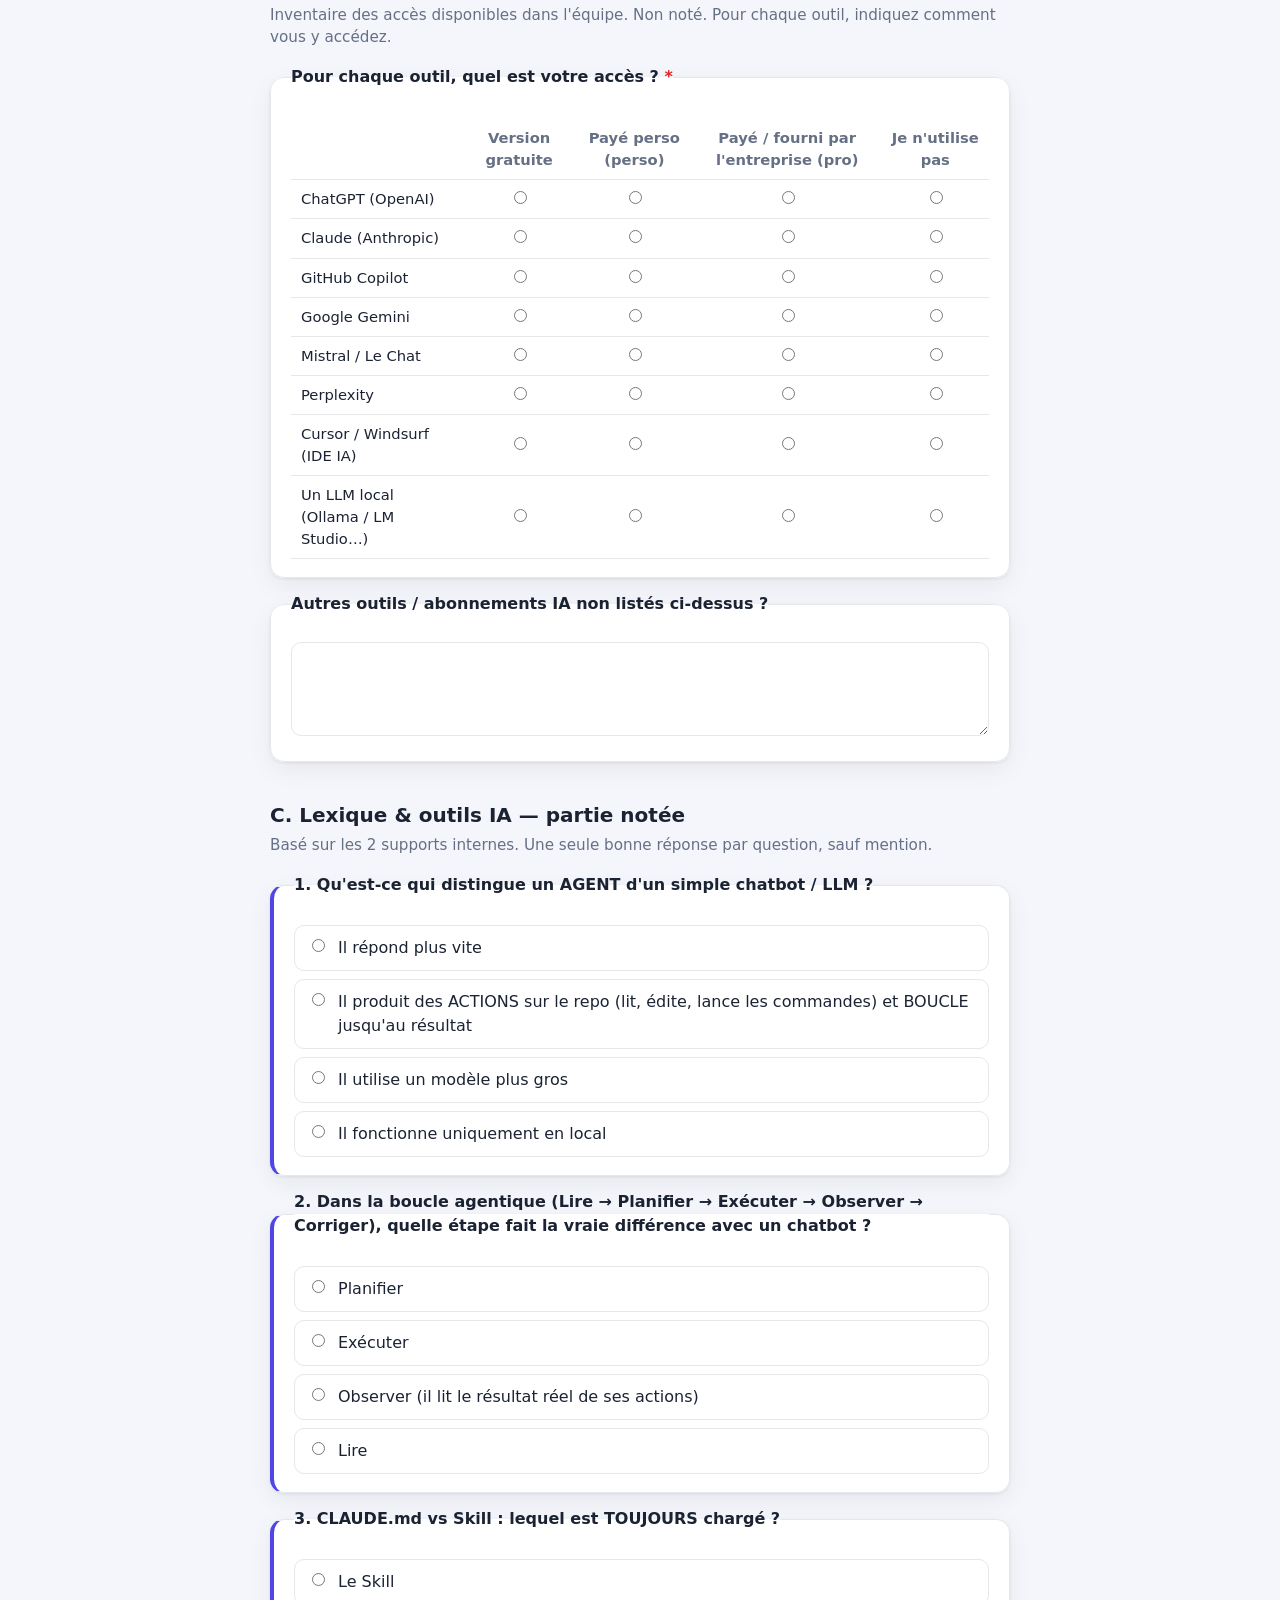
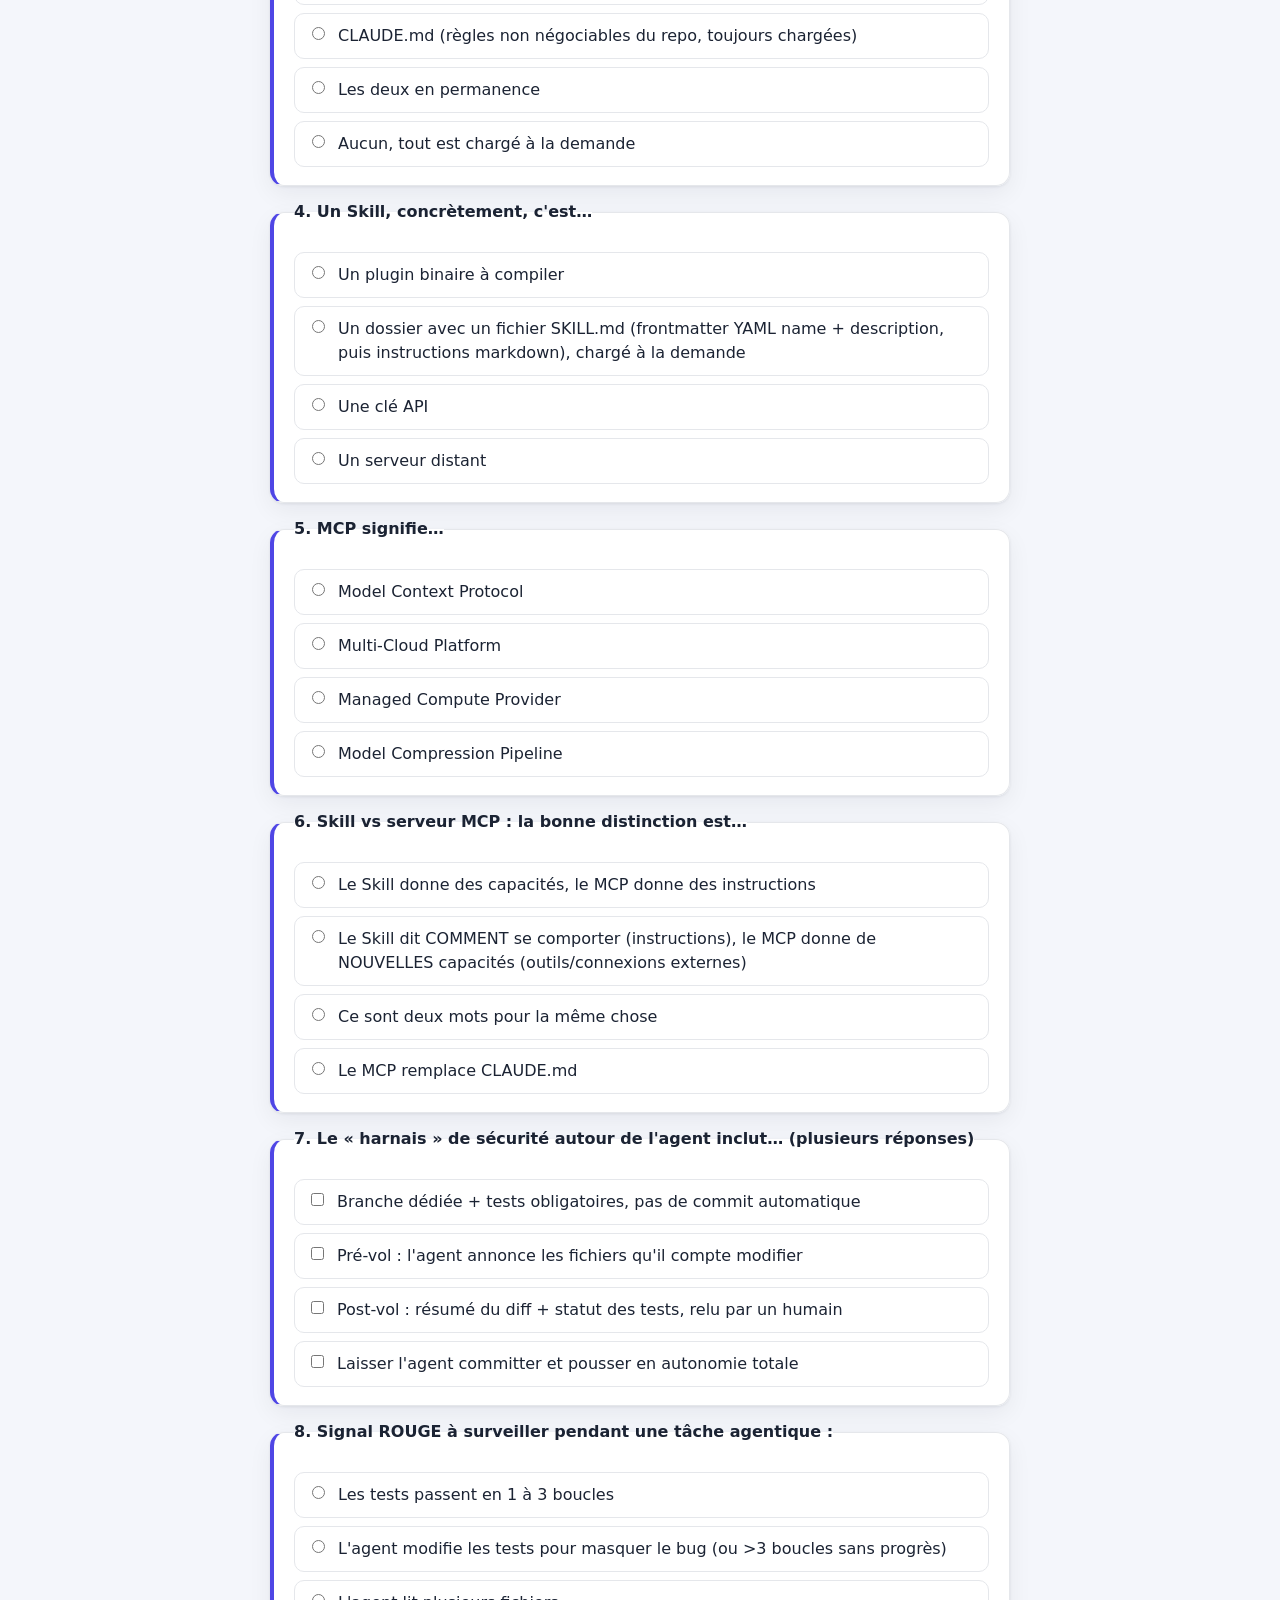
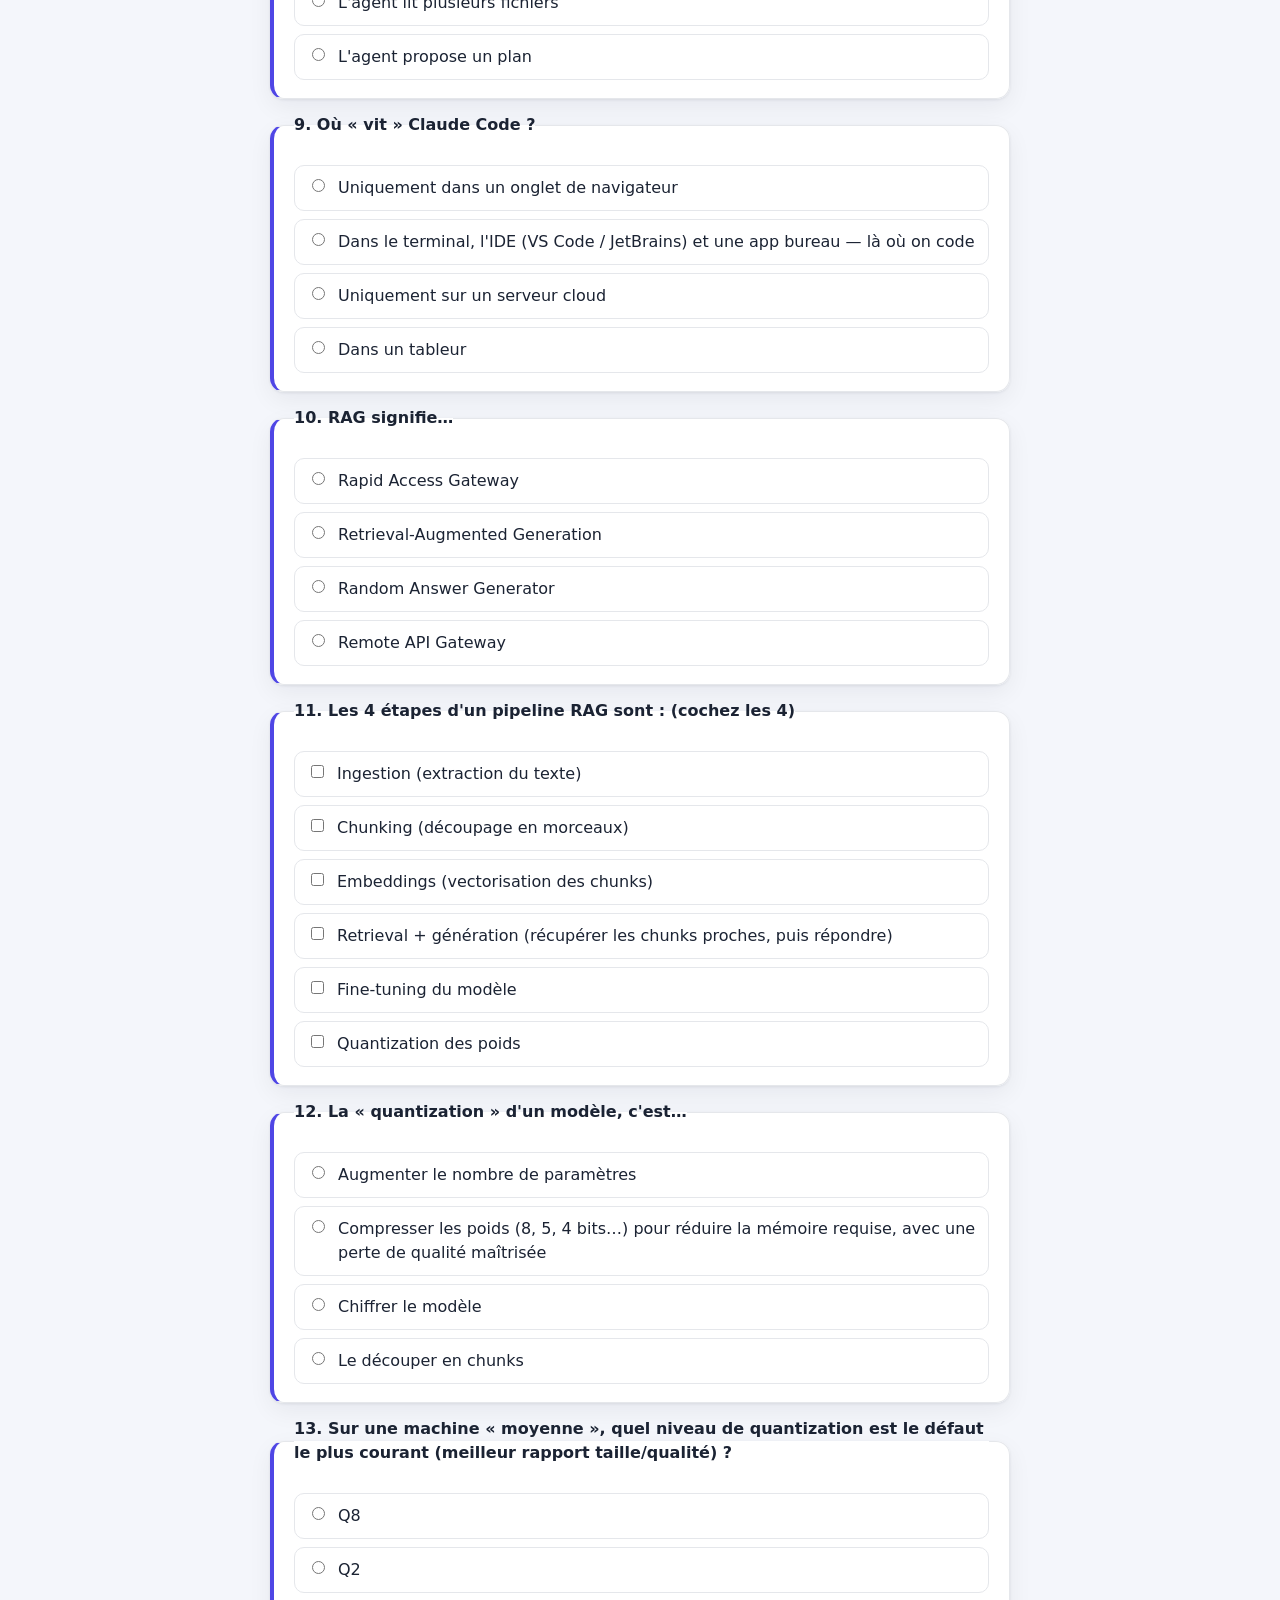
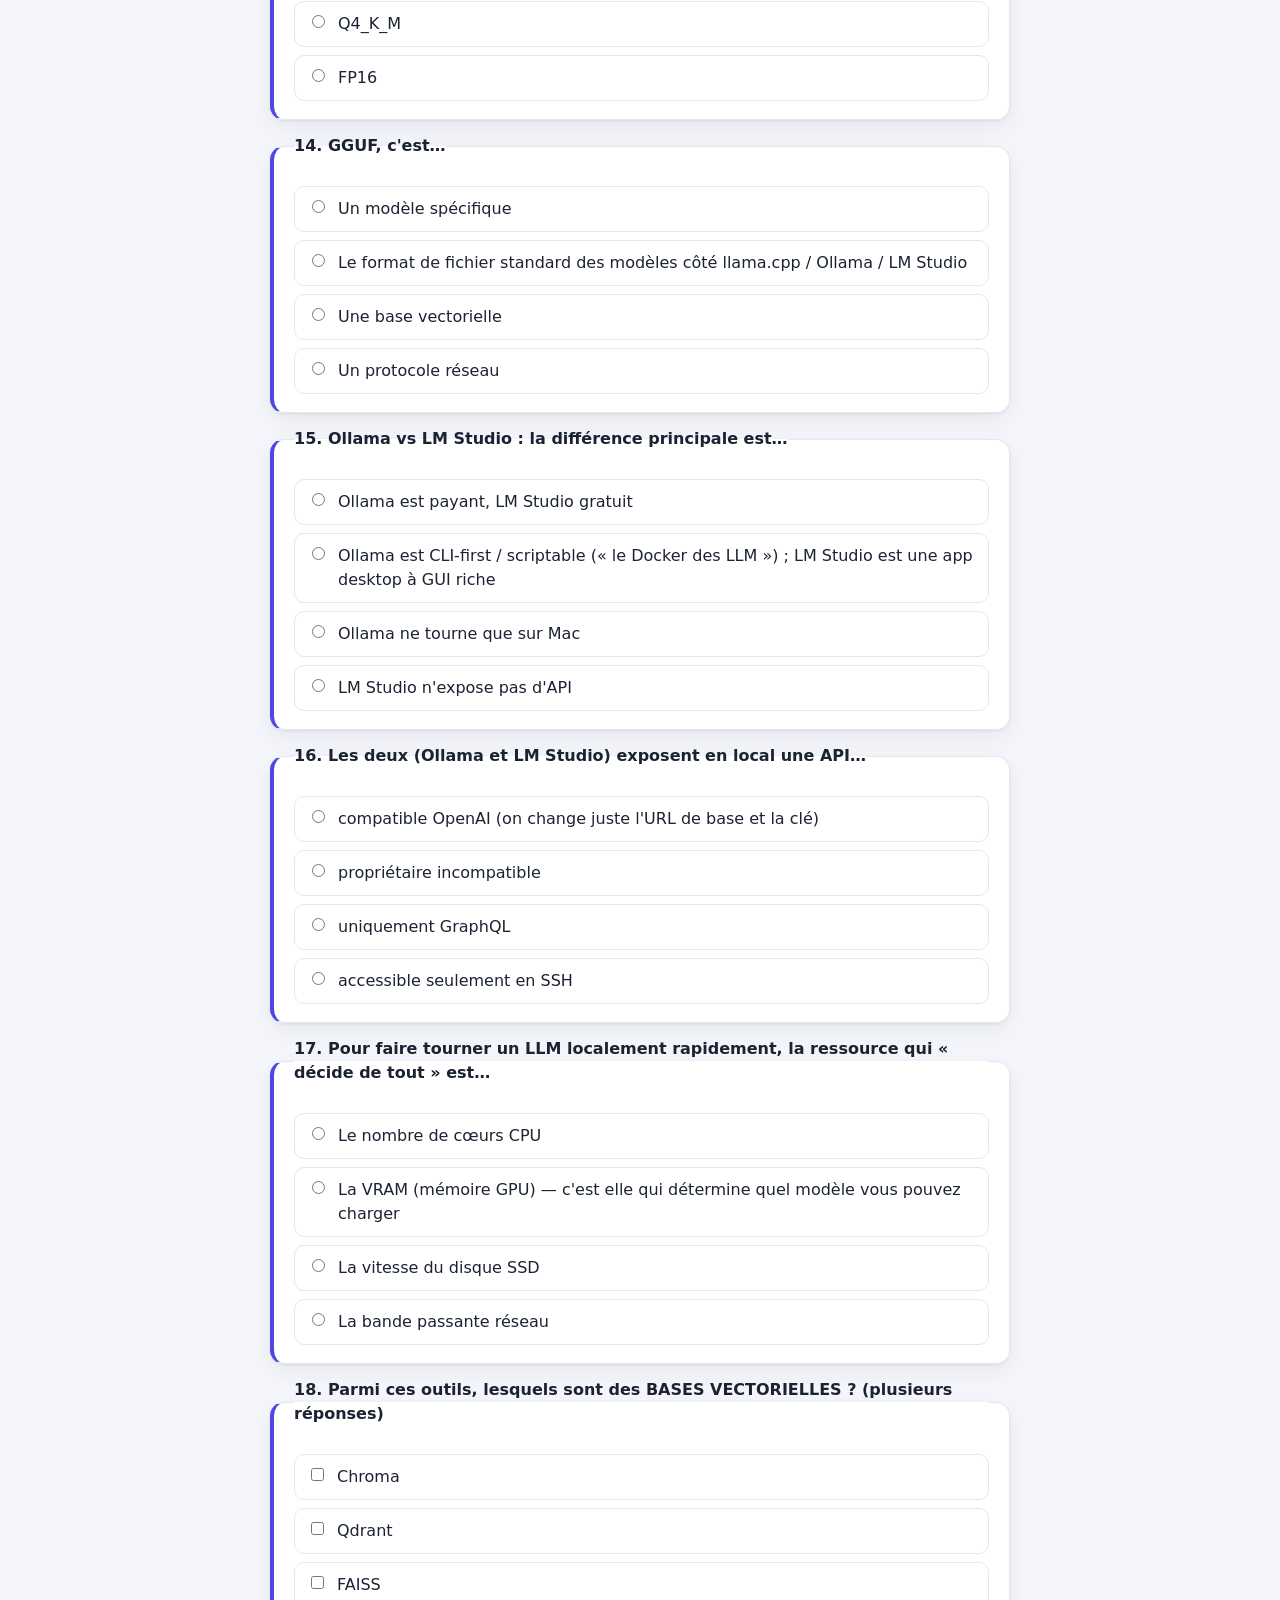
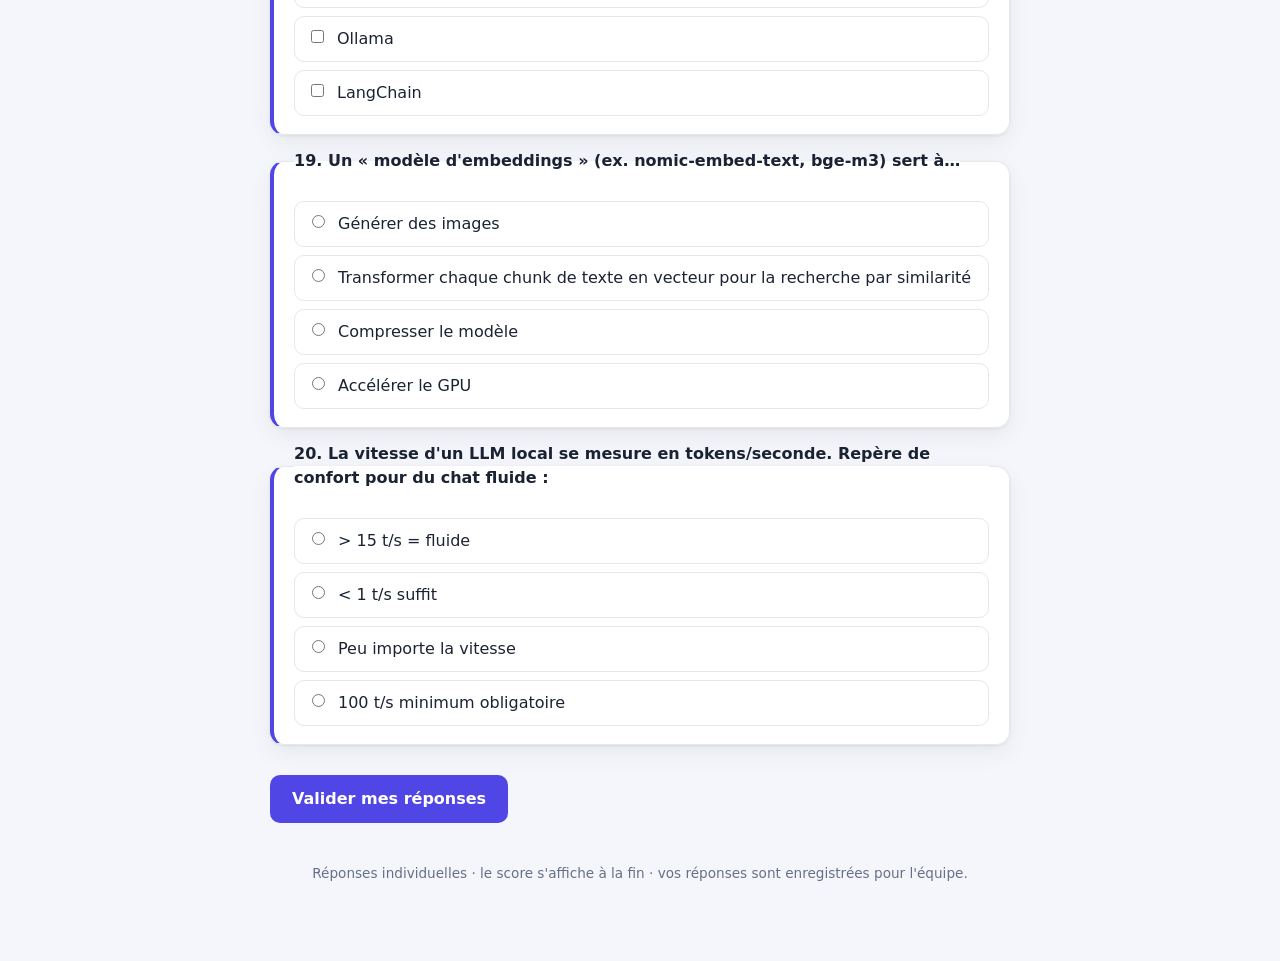
==== commit f1607076: "Réordonne le menu : Quiz / Agentique / IA locale & RAG / Claude Code Applique le même ordre sur les " ====
--- a/index.html
+++ b/index.html
@@ -9,9 +9,9 @@
 <body>
   <nav class="xnav" aria-label="Navigation entre les pages">
     <a href="index.html" aria-current="page">Quiz</a>
-    <a href="claude-code-presentation.html">Claude Code</a>
     <a href="agentique.html">Agentique</a>
     <a href="ia-locale-rag.html">IA locale &amp; RAG</a>
+    <a href="claude-code-presentation.html">Claude Code</a>
   </nav>
   <style>
   .xnav{position:fixed;bottom:14px;left:50%;transform:translateX(-50%);z-index:99999;display:flex;gap:6px;padding:6px 8px;background:rgba(20,20,25,.85);backdrop-filter:blur(8px);border:1px solid rgba(255,255,255,.15);border-radius:999px;font:500 13px/1 system-ui,-apple-system,Segoe UI,Roboto,sans-serif;box-shadow:0 6px 24px rgba(0,0,0,.35)}
